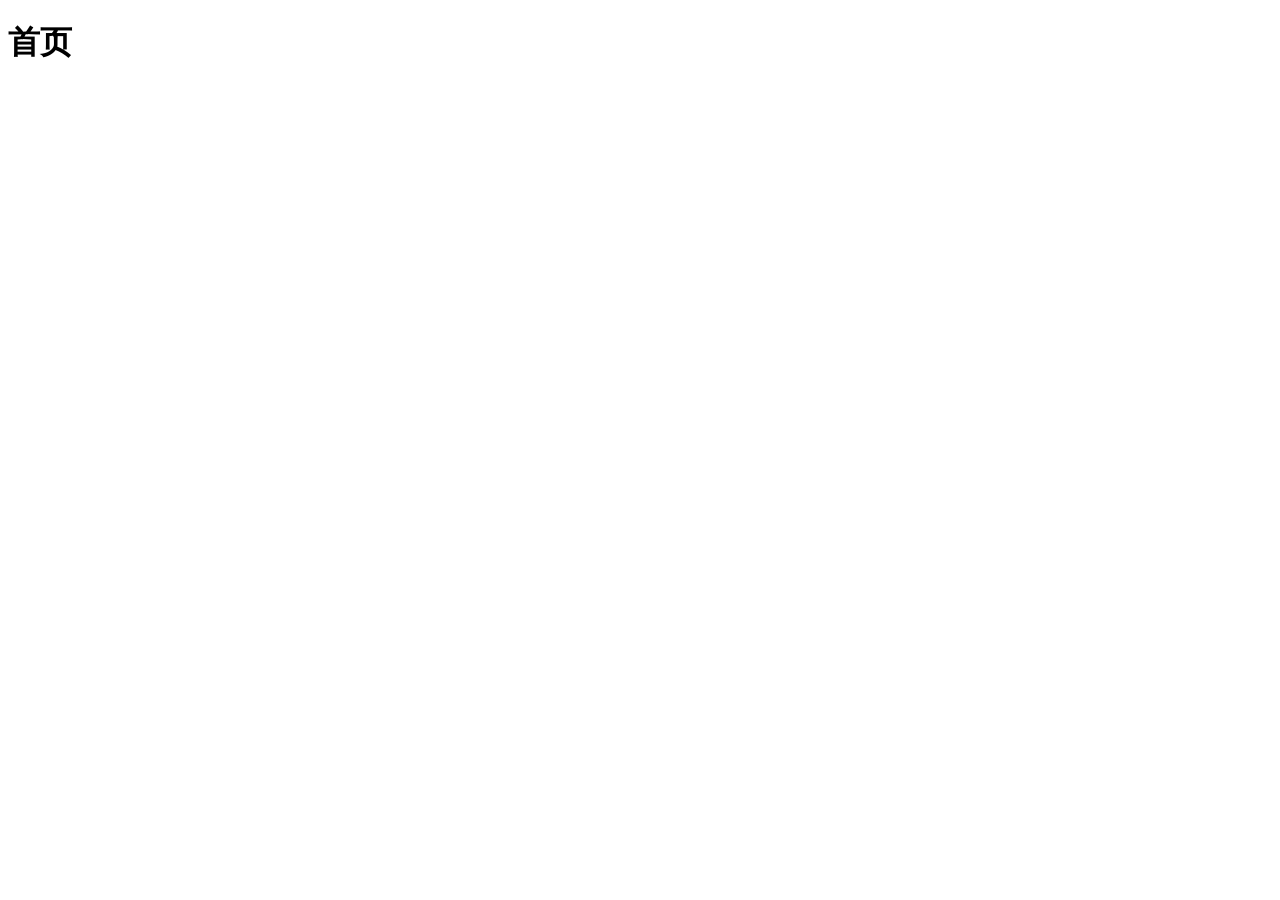
==== index.html @ b0ca9b84 "init project" ====
<!DOCTYPE html>
<html lang="en">
  <head>
    <meta charset="UTF-8" />
    <meta http-equiv="X-UA-Compatible" content="IE=edge" />
    <meta name="viewport" content="width=device-width, initial-scale=1.0" />
    <title>Document</title>
  </head>
  <body>
    <h1>首页</h1>
  </body>
</html>
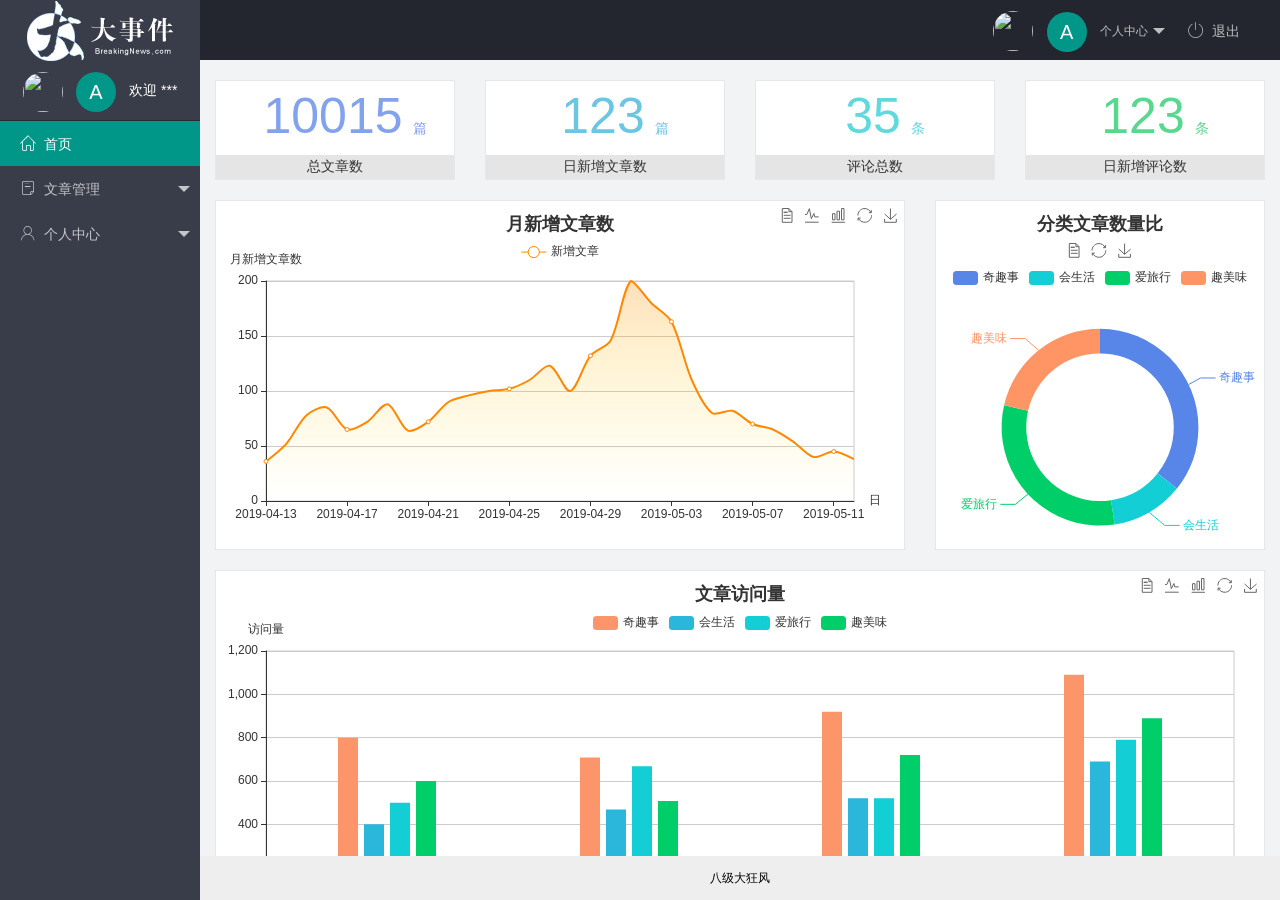
==== commit c3f3bfb2: "完成了index首页功能" ====
--- a/index.html
+++ b/index.html
@@ -5,8 +5,116 @@
     <meta http-equiv="X-UA-Compatible" content="IE=edge" />
     <meta name="viewport" content="width=device-width, initial-scale=1.0" />
     <title>Document</title>
+    <link rel="stylesheet" href="/assets/lib/layui/css/layui.css" />
+    <link rel="stylesheet" href="/assets/fonts/iconfont.css" />
+    <link rel="stylesheet" href="/assets/css/index.css" />
   </head>
+
   <body>
-    <h1>首页</h1>
+    <div class="layui-layout layui-layout-admin">
+      <div class="layui-header">
+        <div class="layui-logo layui-hide-xs layui-bg-black">
+          <img src="/assets/images/logo.png" alt="" />
+        </div>
+
+        <ul class="layui-nav layui-layout-right">
+          <li class="layui-nav-item layui-hide layui-show-md-inline-block">
+            <!-- 右侧导航栏上面头像 -->
+            <a href="javascript:;" class="userinfo">
+              <img src="http://t.cn/RCzsdCq" class="layui-nav-img" />
+              <span class="text-avatar">A</span>
+              个人中心
+            </a>
+            <dl class="layui-nav-child">
+              <dd><a href="">基本资料</a></dd>
+              <dd><a href="">更换头像</a></dd>
+              <dd><a href="">重置密码</a></dd>
+            </dl>
+          </li>
+          <li class="layui-nav-item" lay-header-event="menuRight" lay-unselect>
+            <a href="javascript:;"
+             id="btnlogout" ><span class="iconfont icon-tuichu"></span>退出</a
+            >
+          </li>
+        </ul>
+      </div>
+
+      <div class="layui-side layui-bg-black">
+        <div class="layui-side-scroll">
+          <!-- 左侧导航区域（可配合layui已有的垂直导航） -->
+          <ul class="layui-nav layui-nav-tree" lay-shrink="all">
+            <!-- 左侧侧边栏上面头像 -->
+            <div class="userinfo">
+              <img src="http://t.cn/RCzsdCq" class="layui-nav-img" />
+              <span class="text-avatar">A</span>
+              <span id="welcome">欢迎 ***</span>
+            </div>
+            <li class="layui-nav-item layui-this">
+              <a href="/home/dashboard.html" target="fm"
+                ><span class="iconfont icon-home"></span>首页</a
+              >
+            </li>
+            <li class="layui-nav-item">
+              <a class="" href="javascript:;"
+                ><span class="iconfont icon-16"></span>文章管理</a
+              >
+              <dl class="layui-nav-child">
+                <dd>
+                  <a href="javascript:;"
+                    ><i class="layui-icon layui-icon-app"></i>文章类别</a
+                  >
+                </dd>
+                <dd>
+                  <a href="javascript:;"
+                    ><i class="layui-icon layui-icon-app"></i>文章列表</a
+                  >
+                </dd>
+                <dd>
+                  <a href="javascript:;"
+                    ><i class="layui-icon layui-icon-app"></i>发布文章</a
+                  >
+                </dd>
+              </dl>
+            </li>
+            <li class="layui-nav-item">
+              <a href="javascript:;"
+                ><span class="iconfont icon-user"></span>个人中心</a
+              >
+              <dl class="layui-nav-child">
+                <dd>
+                  <a href="javascript:;"
+                    ><i class="layui-icon layui-icon-app"></i>基本资料</a
+                  >
+                </dd>
+                <dd>
+                  <a href="javascript:;"
+                    ><i class="layui-icon layui-icon-app"></i>更换头像</a
+                  >
+                </dd>
+                <dd>
+                  <a href="javascript:;"
+                    ><i class="layui-icon layui-icon-app"></i>重置密码</a
+                  >
+                </dd>
+              </dl>
+            </li>
+          </ul>
+        </div>
+      </div>
+
+      <div class="layui-body">
+        <!-- 内容主体区域 -->
+        <iframe name="fm" src="/home/dashboard.html" frameborder="0"></iframe>
+      </div>
+
+      <div class="layui-footer">
+        <!-- 底部固定区域 -->
+        八级大狂风
+      </div>
+    </div>
+    <script src="/assets/lib/layui/layui.all.js"></script>
+    <script src="./assets/lib/jquery.js"></script>
+    <script src="./assets/js/baseAPI.js"></script>
+    <script src="./assets/js/index.js"></script>
   </body>
 </html>
--- a/assets/lib/layui/css/layui.css
+++ b/assets/lib/layui/css/layui.css
@@ -0,0 +1,2 @@
+/** layui-v2.5.5 MIT License By https://www.layui.com */
+ .layui-inline,img{display:inline-block;vertical-align:middle}h1,h2,h3,h4,h5,h6{font-weight:400}.layui-edge,.layui-header,.layui-inline,.layui-main{position:relative}.layui-body,.layui-edge,.layui-elip{overflow:hidden}.layui-btn,.layui-edge,.layui-inline,img{vertical-align:middle}.layui-btn,.layui-disabled,.layui-icon,.layui-unselect{-moz-user-select:none;-webkit-user-select:none;-ms-user-select:none}.layui-elip,.layui-form-checkbox span,.layui-form-pane .layui-form-label{text-overflow:ellipsis;white-space:nowrap}.layui-breadcrumb,.layui-tree-btnGroup{visibility:hidden}blockquote,body,button,dd,div,dl,dt,form,h1,h2,h3,h4,h5,h6,input,li,ol,p,pre,td,textarea,th,ul{margin:0;padding:0;-webkit-tap-highlight-color:rgba(0,0,0,0)}a:active,a:hover{outline:0}img{border:none}li{list-style:none}table{border-collapse:collapse;border-spacing:0}h4,h5,h6{font-size:100%}button,input,optgroup,option,select,textarea{font-family:inherit;font-size:inherit;font-style:inherit;font-weight:inherit;outline:0}pre{white-space:pre-wrap;white-space:-moz-pre-wrap;white-space:-pre-wrap;white-space:-o-pre-wrap;word-wrap:break-word}body{line-height:24px;font:14px Helvetica Neue,Helvetica,PingFang SC,Tahoma,Arial,sans-serif}hr{height:1px;margin:10px 0;border:0;clear:both}a{color:#333;text-decoration:none}a:hover{color:#777}a cite{font-style:normal;*cursor:pointer}.layui-border-box,.layui-border-box *{box-sizing:border-box}.layui-box,.layui-box *{box-sizing:content-box}.layui-clear{clear:both;*zoom:1}.layui-clear:after{content:'\20';clear:both;*zoom:1;display:block;height:0}.layui-inline{*display:inline;*zoom:1}.layui-edge{display:inline-block;width:0;height:0;border-width:6px;border-style:dashed;border-color:transparent}.layui-edge-top{top:-4px;border-bottom-color:#999;border-bottom-style:solid}.layui-edge-right{border-left-color:#999;border-left-style:solid}.layui-edge-bottom{top:2px;border-top-color:#999;border-top-style:solid}.layui-edge-left{border-right-color:#999;border-right-style:solid}.layui-disabled,.layui-disabled:hover{color:#d2d2d2!important;cursor:not-allowed!important}.layui-circle{border-radius:100%}.layui-show{display:block!important}.layui-hide{display:none!important}@font-face{font-family:layui-icon;src:url(../font/iconfont.eot?v=250);src:url(../font/iconfont.eot?v=250#iefix) format('embedded-opentype'),url(../font/iconfont.woff2?v=250) format('woff2'),url(../font/iconfont.woff?v=250) format('woff'),url(../font/iconfont.ttf?v=250) format('truetype'),url(../font/iconfont.svg?v=250#layui-icon) format('svg')}.layui-icon{font-family:layui-icon!important;font-size:16px;font-style:normal;-webkit-font-smoothing:antialiased;-moz-osx-font-smoothing:grayscale}.layui-icon-reply-fill:before{content:"\e611"}.layui-icon-set-fill:before{content:"\e614"}.layui-icon-menu-fill:before{content:"\e60f"}.layui-icon-search:before{content:"\e615"}.layui-icon-share:before{content:"\e641"}.layui-icon-set-sm:before{content:"\e620"}.layui-icon-engine:before{content:"\e628"}.layui-icon-close:before{content:"\1006"}.layui-icon-close-fill:before{content:"\1007"}.layui-icon-chart-screen:before{content:"\e629"}.layui-icon-star:before{content:"\e600"}.layui-icon-circle-dot:before{content:"\e617"}.layui-icon-chat:before{content:"\e606"}.layui-icon-release:before{content:"\e609"}.layui-icon-list:before{content:"\e60a"}.layui-icon-chart:before{content:"\e62c"}.layui-icon-ok-circle:before{content:"\1005"}.layui-icon-layim-theme:before{content:"\e61b"}.layui-icon-table:before{content:"\e62d"}.layui-icon-right:before{content:"\e602"}.layui-icon-left:before{content:"\e603"}.layui-icon-cart-simple:before{content:"\e698"}.layui-icon-face-cry:before{content:"\e69c"}.layui-icon-face-smile:before{content:"\e6af"}.layui-icon-survey:before{content:"\e6b2"}.layui-icon-tree:before{content:"\e62e"}.layui-icon-upload-circle:before{content:"\e62f"}.layui-icon-add-circle:before{content:"\e61f"}.layui-icon-download-circle:before{content:"\e601"}.layui-icon-templeate-1:before{content:"\e630"}.layui-icon-util:before{content:"\e631"}.layui-icon-face-surprised:before{content:"\e664"}.layui-icon-edit:before{content:"\e642"}.layui-icon-speaker:before{content:"\e645"}.layui-icon-down:before{content:"\e61a"}.layui-icon-file:before{content:"\e621"}.layui-icon-layouts:before{content:"\e632"}.layui-icon-rate-half:before{content:"\e6c9"}.layui-icon-add-circle-fine:before{content:"\e608"}.layui-icon-prev-circle:before{content:"\e633"}.layui-icon-read:before{content:"\e705"}.layui-icon-404:before{content:"\e61c"}.layui-icon-carousel:before{content:"\e634"}.layui-icon-help:before{content:"\e607"}.layui-icon-code-circle:before{content:"\e635"}.layui-icon-water:before{content:"\e636"}.layui-icon-username:before{content:"\e66f"}.layui-icon-find-fill:before{content:"\e670"}.layui-icon-about:before{content:"\e60b"}.layui-icon-location:before{content:"\e715"}.layui-icon-up:before{content:"\e619"}.layui-icon-pause:before{content:"\e651"}.layui-icon-date:before{content:"\e637"}.layui-icon-layim-uploadfile:before{content:"\e61d"}.layui-icon-delete:before{content:"\e640"}.layui-icon-play:before{content:"\e652"}.layui-icon-top:before{content:"\e604"}.layui-icon-friends:before{content:"\e612"}.layui-icon-refresh-3:before{content:"\e9aa"}.layui-icon-ok:before{content:"\e605"}.layui-icon-layer:before{content:"\e638"}.layui-icon-face-smile-fine:before{content:"\e60c"}.layui-icon-dollar:before{content:"\e659"}.layui-icon-group:before{content:"\e613"}.layui-icon-layim-download:before{content:"\e61e"}.layui-icon-picture-fine:before{content:"\e60d"}.layui-icon-link:before{content:"\e64c"}.layui-icon-diamond:before{content:"\e735"}.layui-icon-log:before{content:"\e60e"}.layui-icon-rate-solid:before{content:"\e67a"}.layui-icon-fonts-del:before{content:"\e64f"}.layui-icon-unlink:before{content:"\e64d"}.layui-icon-fonts-clear:before{content:"\e639"}.layui-icon-triangle-r:before{content:"\e623"}.layui-icon-circle:before{content:"\e63f"}.layui-icon-radio:before{content:"\e643"}.layui-icon-align-center:before{content:"\e647"}.layui-icon-align-right:before{content:"\e648"}.layui-icon-align-left:before{content:"\e649"}.layui-icon-loading-1:before{content:"\e63e"}.layui-icon-return:before{content:"\e65c"}.layui-icon-fonts-strong:before{content:"\e62b"}.layui-icon-upload:before{content:"\e67c"}.layui-icon-dialogue:before{content:"\e63a"}.layui-icon-video:before{content:"\e6ed"}.layui-icon-headset:before{content:"\e6fc"}.layui-icon-cellphone-fine:before{content:"\e63b"}.layui-icon-add-1:before{content:"\e654"}.layui-icon-face-smile-b:before{content:"\e650"}.layui-icon-fonts-html:before{content:"\e64b"}.layui-icon-form:before{content:"\e63c"}.layui-icon-cart:before{content:"\e657"}.layui-icon-camera-fill:before{content:"\e65d"}.layui-icon-tabs:before{content:"\e62a"}.layui-icon-fonts-code:before{content:"\e64e"}.layui-icon-fire:before{content:"\e756"}.layui-icon-set:before{content:"\e716"}.layui-icon-fonts-u:before{content:"\e646"}.layui-icon-triangle-d:before{content:"\e625"}.layui-icon-tips:before{content:"\e702"}.layui-icon-picture:before{content:"\e64a"}.layui-icon-more-vertical:before{content:"\e671"}.layui-icon-flag:before{content:"\e66c"}.layui-icon-loading:before{content:"\e63d"}.layui-icon-fonts-i:before{content:"\e644"}.layui-icon-refresh-1:before{content:"\e666"}.layui-icon-rmb:before{content:"\e65e"}.layui-icon-home:before{content:"\e68e"}.layui-icon-user:before{content:"\e770"}.layui-icon-notice:before{content:"\e667"}.layui-icon-login-weibo:before{content:"\e675"}.layui-icon-voice:before{content:"\e688"}.layui-icon-upload-drag:before{content:"\e681"}.layui-icon-login-qq:before{content:"\e676"}.layui-icon-snowflake:before{content:"\e6b1"}.layui-icon-file-b:before{content:"\e655"}.layui-icon-template:before{content:"\e663"}.layui-icon-auz:before{content:"\e672"}.layui-icon-console:before{content:"\e665"}.layui-icon-app:before{content:"\e653"}.layui-icon-prev:before{content:"\e65a"}.layui-icon-website:before{content:"\e7ae"}.layui-icon-next:before{content:"\e65b"}.layui-icon-component:before{content:"\e857"}.layui-icon-more:before{content:"\e65f"}.layui-icon-login-wechat:before{content:"\e677"}.layui-icon-shrink-right:before{content:"\e668"}.layui-icon-spread-left:before{content:"\e66b"}.layui-icon-camera:before{content:"\e660"}.layui-icon-note:before{content:"\e66e"}.layui-icon-refresh:before{content:"\e669"}.layui-icon-female:before{content:"\e661"}.layui-icon-male:before{content:"\e662"}.layui-icon-password:before{content:"\e673"}.layui-icon-senior:before{content:"\e674"}.layui-icon-theme:before{content:"\e66a"}.layui-icon-tread:before{content:"\e6c5"}.layui-icon-praise:before{content:"\e6c6"}.layui-icon-star-fill:before{content:"\e658"}.layui-icon-rate:before{content:"\e67b"}.layui-icon-template-1:before{content:"\e656"}.layui-icon-vercode:before{content:"\e679"}.layui-icon-cellphone:before{content:"\e678"}.layui-icon-screen-full:before{content:"\e622"}.layui-icon-screen-restore:before{content:"\e758"}.layui-icon-cols:before{content:"\e610"}.layui-icon-export:before{content:"\e67d"}.layui-icon-print:before{content:"\e66d"}.layui-icon-slider:before{content:"\e714"}.layui-icon-addition:before{content:"\e624"}.layui-icon-subtraction:before{content:"\e67e"}.layui-icon-service:before{content:"\e626"}.layui-icon-transfer:before{content:"\e691"}.layui-main{width:1140px;margin:0 auto}.layui-header{z-index:1000;height:60px}.layui-header a:hover{transition:all .5s;-webkit-transition:all .5s}.layui-side{position:fixed;left:0;top:0;bottom:0;z-index:999;width:200px;overflow-x:hidden}.layui-side-scroll{position:relative;width:220px;height:100%;overflow-x:hidden}.layui-body{position:absolute;left:200px;right:0;top:0;bottom:0;z-index:998;width:auto;overflow-y:auto;box-sizing:border-box}.layui-layout-body{overflow:hidden}.layui-layout-admin .layui-header{background-color:#23262E}.layui-layout-admin .layui-side{top:60px;width:200px;overflow-x:hidden}.layui-layout-admin .layui-body{position:fixed;top:60px;bottom:44px}.layui-layout-admin .layui-main{width:auto;margin:0 15px}.layui-layout-admin .layui-footer{position:fixed;left:200px;right:0;bottom:0;height:44px;line-height:44px;padding:0 15px;background-color:#eee}.layui-layout-admin .layui-logo{position:absolute;left:0;top:0;width:200px;height:100%;line-height:60px;text-align:center;color:#009688;font-size:16px}.layui-layout-admin .layui-header .layui-nav{background:0 0}.layui-layout-left{position:absolute!important;left:200px;top:0}.layui-layout-right{position:absolute!important;right:0;top:0}.layui-container{position:relative;margin:0 auto;padding:0 15px;box-sizing:border-box}.layui-fluid{position:relative;margin:0 auto;padding:0 15px}.layui-row:after,.layui-row:before{content:'';display:block;clear:both}.layui-col-lg1,.layui-col-lg10,.layui-col-lg11,.layui-col-lg12,.layui-col-lg2,.layui-col-lg3,.layui-col-lg4,.layui-col-lg5,.layui-col-lg6,.layui-col-lg7,.layui-col-lg8,.layui-col-lg9,.layui-col-md1,.layui-col-md10,.layui-col-md11,.layui-col-md12,.layui-col-md2,.layui-col-md3,.layui-col-md4,.layui-col-md5,.layui-col-md6,.layui-col-md7,.layui-col-md8,.layui-col-md9,.layui-col-sm1,.layui-col-sm10,.layui-col-sm11,.layui-col-sm12,.layui-col-sm2,.layui-col-sm3,.layui-col-sm4,.layui-col-sm5,.layui-col-sm6,.layui-col-sm7,.layui-col-sm8,.layui-col-sm9,.layui-col-xs1,.layui-col-xs10,.layui-col-xs11,.layui-col-xs12,.layui-col-xs2,.layui-col-xs3,.layui-col-xs4,.layui-col-xs5,.layui-col-xs6,.layui-col-xs7,.layui-col-xs8,.layui-col-xs9{position:relative;display:block;box-sizing:border-box}.layui-col-xs1,.layui-col-xs10,.layui-col-xs11,.layui-col-xs12,.layui-col-xs2,.layui-col-xs3,.layui-col-xs4,.layui-col-xs5,.layui-col-xs6,.layui-col-xs7,.layui-col-xs8,.layui-col-xs9{float:left}.layui-col-xs1{width:8.33333333%}.layui-col-xs2{width:16.66666667%}.layui-col-xs3{width:25%}.layui-col-xs4{width:33.33333333%}.layui-col-xs5{width:41.66666667%}.layui-col-xs6{width:50%}.layui-col-xs7{width:58.33333333%}.layui-col-xs8{width:66.66666667%}.layui-col-xs9{width:75%}.layui-col-xs10{width:83.33333333%}.layui-col-xs11{width:91.66666667%}.layui-col-xs12{width:100%}.layui-col-xs-offset1{margin-left:8.33333333%}.layui-col-xs-offset2{margin-left:16.66666667%}.layui-col-xs-offset3{margin-left:25%}.layui-col-xs-offset4{margin-left:33.33333333%}.layui-col-xs-offset5{margin-left:41.66666667%}.layui-col-xs-offset6{margin-left:50%}.layui-col-xs-offset7{margin-left:58.33333333%}.layui-col-xs-offset8{margin-left:66.66666667%}.layui-col-xs-offset9{margin-left:75%}.layui-col-xs-offset10{margin-left:83.33333333%}.layui-col-xs-offset11{margin-left:91.66666667%}.layui-col-xs-offset12{margin-left:100%}@media screen and (max-width:768px){.layui-hide-xs{display:none!important}.layui-show-xs-block{display:block!important}.layui-show-xs-inline{display:inline!important}.layui-show-xs-inline-block{display:inline-block!important}}@media screen and (min-width:768px){.layui-container{width:750px}.layui-hide-sm{display:none!important}.layui-show-sm-block{display:block!important}.layui-show-sm-inline{display:inline!important}.layui-show-sm-inline-block{display:inline-block!important}.layui-col-sm1,.layui-col-sm10,.layui-col-sm11,.layui-col-sm12,.layui-col-sm2,.layui-col-sm3,.layui-col-sm4,.layui-col-sm5,.layui-col-sm6,.layui-col-sm7,.layui-col-sm8,.layui-col-sm9{float:left}.layui-col-sm1{width:8.33333333%}.layui-col-sm2{width:16.66666667%}.layui-col-sm3{width:25%}.layui-col-sm4{width:33.33333333%}.layui-col-sm5{width:41.66666667%}.layui-col-sm6{width:50%}.layui-col-sm7{width:58.33333333%}.layui-col-sm8{width:66.66666667%}.layui-col-sm9{width:75%}.layui-col-sm10{width:83.33333333%}.layui-col-sm11{width:91.66666667%}.layui-col-sm12{width:100%}.layui-col-sm-offset1{margin-left:8.33333333%}.layui-col-sm-offset2{margin-left:16.66666667%}.layui-col-sm-offset3{margin-left:25%}.layui-col-sm-offset4{margin-left:33.33333333%}.layui-col-sm-offset5{margin-left:41.66666667%}.layui-col-sm-offset6{margin-left:50%}.layui-col-sm-offset7{margin-left:58.33333333%}.layui-col-sm-offset8{margin-left:66.66666667%}.layui-col-sm-offset9{margin-left:75%}.layui-col-sm-offset10{margin-left:83.33333333%}.layui-col-sm-offset11{margin-left:91.66666667%}.layui-col-sm-offset12{margin-left:100%}}@media screen and (min-width:992px){.layui-container{width:970px}.layui-hide-md{display:none!important}.layui-show-md-block{display:block!important}.layui-show-md-inline{display:inline!important}.layui-show-md-inline-block{display:inline-block!important}.layui-col-md1,.layui-col-md10,.layui-col-md11,.layui-col-md12,.layui-col-md2,.layui-col-md3,.layui-col-md4,.layui-col-md5,.layui-col-md6,.layui-col-md7,.layui-col-md8,.layui-col-md9{float:left}.layui-col-md1{width:8.33333333%}.layui-col-md2{width:16.66666667%}.layui-col-md3{width:25%}.layui-col-md4{width:33.33333333%}.layui-col-md5{width:41.66666667%}.layui-col-md6{width:50%}.layui-col-md7{width:58.33333333%}.layui-col-md8{width:66.66666667%}.layui-col-md9{width:75%}.layui-col-md10{width:83.33333333%}.layui-col-md11{width:91.66666667%}.layui-col-md12{width:100%}.layui-col-md-offset1{margin-left:8.33333333%}.layui-col-md-offset2{margin-left:16.66666667%}.layui-col-md-offset3{margin-left:25%}.layui-col-md-offset4{margin-left:33.33333333%}.layui-col-md-offset5{margin-left:41.66666667%}.layui-col-md-offset6{margin-left:50%}.layui-col-md-offset7{margin-left:58.33333333%}.layui-col-md-offset8{margin-left:66.66666667%}.layui-col-md-offset9{margin-left:75%}.layui-col-md-offset10{margin-left:83.33333333%}.layui-col-md-offset11{margin-left:91.66666667%}.layui-col-md-offset12{margin-left:100%}}@media screen and (min-width:1200px){.layui-container{width:1170px}.layui-hide-lg{display:none!important}.layui-show-lg-block{display:block!important}.layui-show-lg-inline{display:inline!important}.layui-show-lg-inline-block{display:inline-block!important}.layui-col-lg1,.layui-col-lg10,.layui-col-lg11,.layui-col-lg12,.layui-col-lg2,.layui-col-lg3,.layui-col-lg4,.layui-col-lg5,.layui-col-lg6,.layui-col-lg7,.layui-col-lg8,.layui-col-lg9{float:left}.layui-col-lg1{width:8.33333333%}.layui-col-lg2{width:16.66666667%}.layui-col-lg3{width:25%}.layui-col-lg4{width:33.33333333%}.layui-col-lg5{width:41.66666667%}.layui-col-lg6{width:50%}.layui-col-lg7{width:58.33333333%}.layui-col-lg8{width:66.66666667%}.layui-col-lg9{width:75%}.layui-col-lg10{width:83.33333333%}.layui-col-lg11{width:91.66666667%}.layui-col-lg12{width:100%}.layui-col-lg-offset1{margin-left:8.33333333%}.layui-col-lg-offset2{margin-left:16.66666667%}.layui-col-lg-offset3{margin-left:25%}.layui-col-lg-offset4{margin-left:33.33333333%}.layui-col-lg-offset5{margin-left:41.66666667%}.layui-col-lg-offset6{margin-left:50%}.layui-col-lg-offset7{margin-left:58.33333333%}.layui-col-lg-offset8{margin-left:66.66666667%}.layui-col-lg-offset9{margin-left:75%}.layui-col-lg-offset10{margin-left:83.33333333%}.layui-col-lg-offset11{margin-left:91.66666667%}.layui-col-lg-offset12{margin-left:100%}}.layui-col-space1{margin:-.5px}.layui-col-space1>*{padding:.5px}.layui-col-space3{margin:-1.5px}.layui-col-space3>*{padding:1.5px}.layui-col-space5{margin:-2.5px}.layui-col-space5>*{padding:2.5px}.layui-col-space8{margin:-3.5px}.layui-col-space8>*{padding:3.5px}.layui-col-space10{margin:-5px}.layui-col-space10>*{padding:5px}.layui-col-space12{margin:-6px}.layui-col-space12>*{padding:6px}.layui-col-space15{margin:-7.5px}.layui-col-space15>*{padding:7.5px}.layui-col-space18{margin:-9px}.layui-col-space18>*{padding:9px}.layui-col-space20{margin:-10px}.layui-col-space20>*{padding:10px}.layui-col-space22{margin:-11px}.layui-col-space22>*{padding:11px}.layui-col-space25{margin:-12.5px}.layui-col-space25>*{padding:12.5px}.layui-col-space30{margin:-15px}.layui-col-space30>*{padding:15px}.layui-btn,.layui-input,.layui-select,.layui-textarea,.layui-upload-button{outline:0;-webkit-appearance:none;transition:all .3s;-webkit-transition:all .3s;box-sizing:border-box}.layui-elem-quote{margin-bottom:10px;padding:15px;line-height:22px;border-left:5px solid #009688;border-radius:0 2px 2px 0;background-color:#f2f2f2}.layui-quote-nm{border-style:solid;border-width:1px 1px 1px 5px;background:0 0}.layui-elem-field{margin-bottom:10px;padding:0;border-width:1px;border-style:solid}.layui-elem-field legend{margin-left:20px;padding:0 10px;font-size:20px;font-weight:300}.layui-field-title{margin:10px 0 20px;border-width:1px 0 0}.layui-field-box{padding:10px 15px}.layui-field-title .layui-field-box{padding:10px 0}.layui-progress{position:relative;height:6px;border-radius:20px;background-color:#e2e2e2}.layui-progress-bar{position:absolute;left:0;top:0;width:0;max-width:100%;height:6px;border-radius:20px;text-align:right;background-color:#5FB878;transition:all .3s;-webkit-transition:all .3s}.layui-progress-big,.layui-progress-big .layui-progress-bar{height:18px;line-height:18px}.layui-progress-text{position:relative;top:-20px;line-height:18px;font-size:12px;color:#666}.layui-progress-big .layui-progress-text{position:static;padding:0 10px;color:#fff}.layui-collapse{border-width:1px;border-style:solid;border-radius:2px}.layui-colla-content,.layui-colla-item{border-top-width:1px;border-top-style:solid}.layui-colla-item:first-child{border-top:none}.layui-colla-title{position:relative;height:42px;line-height:42px;padding:0 15px 0 35px;color:#333;background-color:#f2f2f2;cursor:pointer;font-size:14px;overflow:hidden}.layui-colla-content{display:none;padding:10px 15px;line-height:22px;color:#666}.layui-colla-icon{position:absolute;left:15px;top:0;font-size:14px}.layui-card{margin-bottom:15px;border-radius:2px;background-color:#fff;box-shadow:0 1px 2px 0 rgba(0,0,0,.05)}.layui-card:last-child{margin-bottom:0}.layui-card-header{position:relative;height:42px;line-height:42px;padding:0 15px;border-bottom:1px solid #f6f6f6;color:#333;border-radius:2px 2px 0 0;font-size:14px}.layui-bg-black,.layui-bg-blue,.layui-bg-cyan,.layui-bg-green,.layui-bg-orange,.layui-bg-red{color:#fff!important}.layui-card-body{position:relative;padding:10px 15px;line-height:24px}.layui-card-body[pad15]{padding:15px}.layui-card-body[pad20]{padding:20px}.layui-card-body .layui-table{margin:5px 0}.layui-card .layui-tab{margin:0}.layui-panel-window{position:relative;padding:15px;border-radius:0;border-top:5px solid #E6E6E6;background-color:#fff}.layui-auxiliar-moving{position:fixed;left:0;right:0;top:0;bottom:0;width:100%;height:100%;background:0 0;z-index:9999999999}.layui-form-label,.layui-form-mid,.layui-form-select,.layui-input-block,.layui-input-inline,.layui-textarea{position:relative}.layui-bg-red{background-color:#FF5722!important}.layui-bg-orange{background-color:#FFB800!important}.layui-bg-green{background-color:#009688!important}.layui-bg-cyan{background-color:#2F4056!important}.layui-bg-blue{background-color:#1E9FFF!important}.layui-bg-black{background-color:#393D49!important}.layui-bg-gray{background-color:#eee!important;color:#666!important}.layui-badge-rim,.layui-colla-content,.layui-colla-item,.layui-collapse,.layui-elem-field,.layui-form-pane .layui-form-item[pane],.layui-form-pane .layui-form-label,.layui-input,.layui-layedit,.layui-layedit-tool,.layui-quote-nm,.layui-select,.layui-tab-bar,.layui-tab-card,.layui-tab-title,.layui-tab-title .layui-this:after,.layui-textarea{border-color:#e6e6e6}.layui-timeline-item:before,hr{background-color:#e6e6e6}.layui-text{line-height:22px;font-size:14px;color:#666}.layui-text h1,.layui-text h2,.layui-text h3{font-weight:500;color:#333}.layui-text h1{font-size:30px}.layui-text h2{font-size:24px}.layui-text h3{font-size:18px}.layui-text a:not(.layui-btn){color:#01AAED}.layui-text a:not(.layui-btn):hover{text-decoration:underline}.layui-text ul{padding:5px 0 5px 15px}.layui-text ul li{margin-top:5px;list-style-type:disc}.layui-text em,.layui-word-aux{color:#999!important;padding:0 5px!important}.layui-btn{display:inline-block;height:38px;line-height:38px;padding:0 18px;background-color:#009688;color:#fff;white-space:nowrap;text-align:center;font-size:14px;border:none;border-radius:2px;cursor:pointer}.layui-btn:hover{opacity:.8;filter:alpha(opacity=80);color:#fff}.layui-btn:active{opacity:1;filter:alpha(opacity=100)}.layui-btn+.layui-btn{margin-left:10px}.layui-btn-container{font-size:0}.layui-btn-container .layui-btn{margin-right:10px;margin-bottom:10px}.layui-btn-container .layui-btn+.layui-btn{margin-left:0}.layui-table .layui-btn-container .layui-btn{margin-bottom:9px}.layui-btn-radius{border-radius:100px}.layui-btn .layui-icon{margin-right:3px;font-size:18px;vertical-align:bottom;vertical-align:middle\9}.layui-btn-primary{border:1px solid #C9C9C9;background-color:#fff;color:#555}.layui-btn-primary:hover{border-color:#009688;color:#333}.layui-btn-normal{background-color:#1E9FFF}.layui-btn-warm{background-color:#FFB800}.layui-btn-danger{background-color:#FF5722}.layui-btn-checked{background-color:#5FB878}.layui-btn-disabled,.layui-btn-disabled:active,.layui-btn-disabled:hover{border:1px solid #e6e6e6;background-color:#FBFBFB;color:#C9C9C9;cursor:not-allowed;opacity:1}.layui-btn-lg{height:44px;line-height:44px;padding:0 25px;font-size:16px}.layui-btn-sm{height:30px;line-height:30px;padding:0 10px;font-size:12px}.layui-btn-sm i{font-size:16px!important}.layui-btn-xs{height:22px;line-height:22px;padding:0 5px;font-size:12px}.layui-btn-xs i{font-size:14px!important}.layui-btn-group{display:inline-block;vertical-align:middle;font-size:0}.layui-btn-group .layui-btn{margin-left:0!important;margin-right:0!important;border-left:1px solid rgba(255,255,255,.5);border-radius:0}.layui-btn-group .layui-btn-primary{border-left:none}.layui-btn-group .layui-btn-primary:hover{border-color:#C9C9C9;color:#009688}.layui-btn-group .layui-btn:first-child{border-left:none;border-radius:2px 0 0 2px}.layui-btn-group .layui-btn-primary:first-child{border-left:1px solid #c9c9c9}.layui-btn-group .layui-btn:last-child{border-radius:0 2px 2px 0}.layui-btn-group .layui-btn+.layui-btn{margin-left:0}.layui-btn-group+.layui-btn-group{margin-left:10px}.layui-btn-fluid{width:100%}.layui-input,.layui-select,.layui-textarea{height:38px;line-height:1.3;line-height:38px\9;border-width:1px;border-style:solid;background-color:#fff;border-radius:2px}.layui-input::-webkit-input-placeholder,.layui-select::-webkit-input-placeholder,.layui-textarea::-webkit-input-placeholder{line-height:1.3}.layui-input,.layui-textarea{display:block;width:100%;padding-left:10px}.layui-input:hover,.layui-textarea:hover{border-color:#D2D2D2!important}.layui-input:focus,.layui-textarea:focus{border-color:#C9C9C9!important}.layui-textarea{min-height:100px;height:auto;line-height:20px;padding:6px 10px;resize:vertical}.layui-select{padding:0 10px}.layui-form input[type=checkbox],.layui-form input[type=radio],.layui-form select{display:none}.layui-form [lay-ignore]{display:initial}.layui-form-item{margin-bottom:15px;clear:both;*zoom:1}.layui-form-item:after{content:'\20';clear:both;*zoom:1;display:block;height:0}.layui-form-label{float:left;display:block;padding:9px 15px;width:80px;font-weight:400;line-height:20px;text-align:right}.layui-form-label-col{display:block;float:none;padding:9px 0;line-height:20px;text-align:left}.layui-form-item .layui-inline{margin-bottom:5px;margin-right:10px}.layui-input-block{margin-left:110px;min-height:36px}.layui-input-inline{display:inline-block;vertical-align:middle}.layui-form-item .layui-input-inline{float:left;width:190px;margin-right:10px}.layui-form-text .layui-input-inline{width:auto}.layui-form-mid{float:left;display:block;padding:9px 0!important;line-height:20px;margin-right:10px}.layui-form-danger+.layui-form-select .layui-input,.layui-form-danger:focus{border-color:#FF5722!important}.layui-form-select .layui-input{padding-right:30px;cursor:pointer}.layui-form-select .layui-edge{position:absolute;right:10px;top:50%;margin-top:-3px;cursor:pointer;border-width:6px;border-top-color:#c2c2c2;border-top-style:solid;transition:all .3s;-webkit-transition:all .3s}.layui-form-select dl{display:none;position:absolute;left:0;top:42px;padding:5px 0;z-index:899;min-width:100%;border:1px solid #d2d2d2;max-height:300px;overflow-y:auto;background-color:#fff;border-radius:2px;box-shadow:0 2px 4px rgba(0,0,0,.12);box-sizing:border-box}.layui-form-select dl dd,.layui-form-select dl dt{padding:0 10px;line-height:36px;white-space:nowrap;overflow:hidden;text-overflow:ellipsis}.layui-form-select dl dt{font-size:12px;color:#999}.layui-form-select dl dd{cursor:pointer}.layui-form-select dl dd:hover{background-color:#f2f2f2;-webkit-transition:.5s all;transition:.5s all}.layui-form-select .layui-select-group dd{padding-left:20px}.layui-form-select dl dd.layui-select-tips{padding-left:10px!important;color:#999}.layui-form-select dl dd.layui-this{background-color:#5FB878;color:#fff}.layui-form-checkbox,.layui-form-select dl dd.layui-disabled{background-color:#fff}.layui-form-selected dl{display:block}.layui-form-checkbox,.layui-form-checkbox *,.layui-form-switch{display:inline-block;vertical-align:middle}.layui-form-selected .layui-edge{margin-top:-9px;-webkit-transform:rotate(180deg);transform:rotate(180deg);margin-top:-3px\9}:root .layui-form-selected .layui-edge{margin-top:-9px\0/IE9}.layui-form-selectup dl{top:auto;bottom:42px}.layui-select-none{margin:5px 0;text-align:center;color:#999}.layui-select-disabled .layui-disabled{border-color:#eee!important}.layui-select-disabled .layui-edge{border-top-color:#d2d2d2}.layui-form-checkbox{position:relative;height:30px;line-height:30px;margin-right:10px;padding-right:30px;cursor:pointer;font-size:0;-webkit-transition:.1s linear;transition:.1s linear;box-sizing:border-box}.layui-form-checkbox span{padding:0 10px;height:100%;font-size:14px;border-radius:2px 0 0 2px;background-color:#d2d2d2;color:#fff;overflow:hidden}.layui-form-checkbox:hover span{background-color:#c2c2c2}.layui-form-checkbox i{position:absolute;right:0;top:0;width:30px;height:28px;border:1px solid #d2d2d2;border-left:none;border-radius:0 2px 2px 0;color:#fff;font-size:20px;text-align:center}.layui-form-checkbox:hover i{border-color:#c2c2c2;color:#c2c2c2}.layui-form-checked,.layui-form-checked:hover{border-color:#5FB878}.layui-form-checked span,.layui-form-checked:hover span{background-color:#5FB878}.layui-form-checked i,.layui-form-checked:hover i{color:#5FB878}.layui-form-item .layui-form-checkbox{margin-top:4px}.layui-form-checkbox[lay-skin=primary]{height:auto!important;line-height:normal!important;min-width:18px;min-height:18px;border:none!important;margin-right:0;padding-left:28px;padding-right:0;background:0 0}.layui-form-checkbox[lay-skin=primary] span{padding-left:0;padding-right:15px;line-height:18px;background:0 0;color:#666}.layui-form-checkbox[lay-skin=primary] i{right:auto;left:0;width:16px;height:16px;line-height:16px;border:1px solid #d2d2d2;font-size:12px;border-radius:2px;background-color:#fff;-webkit-transition:.1s linear;transition:.1s linear}.layui-form-checkbox[lay-skin=primary]:hover i{border-color:#5FB878;color:#fff}.layui-form-checked[lay-skin=primary] i{border-color:#5FB878!important;background-color:#5FB878;color:#fff}.layui-checkbox-disbaled[lay-skin=primary] span{background:0 0!important;color:#c2c2c2}.layui-checkbox-disbaled[lay-skin=primary]:hover i{border-color:#d2d2d2}.layui-form-item .layui-form-checkbox[lay-skin=primary]{margin-top:10px}.layui-form-switch{position:relative;height:22px;line-height:22px;min-width:35px;padding:0 5px;margin-top:8px;border:1px solid #d2d2d2;border-radius:20px;cursor:pointer;background-color:#fff;-webkit-transition:.1s linear;transition:.1s linear}.layui-form-switch i{position:absolute;left:5px;top:3px;width:16px;height:16px;border-radius:20px;background-color:#d2d2d2;-webkit-transition:.1s linear;transition:.1s linear}.layui-form-switch em{position:relative;top:0;width:25px;margin-left:21px;padding:0!important;text-align:center!important;color:#999!important;font-style:normal!important;font-size:12px}.layui-form-onswitch{border-color:#5FB878;background-color:#5FB878}.layui-checkbox-disbaled,.layui-checkbox-disbaled i{border-color:#e2e2e2!important}.layui-form-onswitch i{left:100%;margin-left:-21px;background-color:#fff}.layui-form-onswitch em{margin-left:5px;margin-right:21px;color:#fff!important}.layui-checkbox-disbaled span{background-color:#e2e2e2!important}.layui-checkbox-disbaled:hover i{color:#fff!important}[lay-radio]{display:none}.layui-form-radio,.layui-form-radio *{display:inline-block;vertical-align:middle}.layui-form-radio{line-height:28px;margin:6px 10px 0 0;padding-right:10px;cursor:pointer;font-size:0}.layui-form-radio *{font-size:14px}.layui-form-radio>i{margin-right:8px;font-size:22px;color:#c2c2c2}.layui-form-radio>i:hover,.layui-form-radioed>i{color:#5FB878}.layui-radio-disbaled>i{color:#e2e2e2!important}.layui-form-pane .layui-form-label{width:110px;padding:8px 15px;height:38px;line-height:20px;border-width:1px;border-style:solid;border-radius:2px 0 0 2px;text-align:center;background-color:#FBFBFB;overflow:hidden;box-sizing:border-box}.layui-form-pane .layui-input-inline{margin-left:-1px}.layui-form-pane .layui-input-block{margin-left:110px;left:-1px}.layui-form-pane .layui-input{border-radius:0 2px 2px 0}.layui-form-pane .layui-form-text .layui-form-label{float:none;width:100%;border-radius:2px;box-sizing:border-box;text-align:left}.layui-form-pane .layui-form-text .layui-input-inline{display:block;margin:0;top:-1px;clear:both}.layui-form-pane .layui-form-text .layui-input-block{margin:0;left:0;top:-1px}.layui-form-pane .layui-form-text .layui-textarea{min-height:100px;border-radius:0 0 2px 2px}.layui-form-pane .layui-form-checkbox{margin:4px 0 4px 10px}.layui-form-pane .layui-form-radio,.layui-form-pane .layui-form-switch{margin-top:6px;margin-left:10px}.layui-form-pane .layui-form-item[pane]{position:relative;border-width:1px;border-style:solid}.layui-form-pane .layui-form-item[pane] .layui-form-label{position:absolute;left:0;top:0;height:100%;border-width:0 1px 0 0}.layui-form-pane .layui-form-item[pane] .layui-input-inline{margin-left:110px}@media screen and (max-width:450px){.layui-form-item .layui-form-label{text-overflow:ellipsis;overflow:hidden;white-space:nowrap}.layui-form-item .layui-inline{display:block;margin-right:0;margin-bottom:20px;clear:both}.layui-form-item .layui-inline:after{content:'\20';clear:both;display:block;height:0}.layui-form-item .layui-input-inline{display:block;float:none;left:-3px;width:auto;margin:0 0 10px 112px}.layui-form-item .layui-input-inline+.layui-form-mid{margin-left:110px;top:-5px;padding:0}.layui-form-item .layui-form-checkbox{margin-right:5px;margin-bottom:5px}}.layui-layedit{border-width:1px;border-style:solid;border-radius:2px}.layui-layedit-tool{padding:3px 5px;border-bottom-width:1px;border-bottom-style:solid;font-size:0}.layedit-tool-fixed{position:fixed;top:0;border-top:1px solid #e2e2e2}.layui-layedit-tool .layedit-tool-mid,.layui-layedit-tool .layui-icon{display:inline-block;vertical-align:middle;text-align:center;font-size:14px}.layui-layedit-tool .layui-icon{position:relative;width:32px;height:30px;line-height:30px;margin:3px 5px;color:#777;cursor:pointer;border-radius:2px}.layui-layedit-tool .layui-icon:hover{color:#393D49}.layui-layedit-tool .layui-icon:active{color:#000}.layui-layedit-tool .layedit-tool-active{background-color:#e2e2e2;color:#000}.layui-layedit-tool .layui-disabled,.layui-layedit-tool .layui-disabled:hover{color:#d2d2d2;cursor:not-allowed}.layui-layedit-tool .layedit-tool-mid{width:1px;height:18px;margin:0 10px;background-color:#d2d2d2}.layedit-tool-html{width:50px!important;font-size:30px!important}.layedit-tool-b,.layedit-tool-code,.layedit-tool-help{font-size:16px!important}.layedit-tool-d,.layedit-tool-face,.layedit-tool-image,.layedit-tool-unlink{font-size:18px!important}.layedit-tool-image input{position:absolute;font-size:0;left:0;top:0;width:100%;height:100%;opacity:.01;filter:Alpha(opacity=1);cursor:pointer}.layui-layedit-iframe iframe{display:block;width:100%}#LAY_layedit_code{overflow:hidden}.layui-laypage{display:inline-block;*display:inline;*zoom:1;vertical-align:middle;margin:10px 0;font-size:0}.layui-laypage>a:first-child,.layui-laypage>a:first-child em{border-radius:2px 0 0 2px}.layui-laypage>a:last-child,.layui-laypage>a:last-child em{border-radius:0 2px 2px 0}.layui-laypage>:first-child{margin-left:0!important}.layui-laypage>:last-child{margin-right:0!important}.layui-laypage a,.layui-laypage button,.layui-laypage input,.layui-laypage select,.layui-laypage span{border:1px solid #e2e2e2}.layui-laypage a,.layui-laypage span{display:inline-block;*display:inline;*zoom:1;vertical-align:middle;padding:0 15px;height:28px;line-height:28px;margin:0 -1px 5px 0;background-color:#fff;color:#333;font-size:12px}.layui-flow-more a *,.layui-laypage input,.layui-table-view select[lay-ignore]{display:inline-block}.layui-laypage a:hover{color:#009688}.layui-laypage em{font-style:normal}.layui-laypage .layui-laypage-spr{color:#999;font-weight:700}.layui-laypage a{text-decoration:none}.layui-laypage .layui-laypage-curr{position:relative}.layui-laypage .layui-laypage-curr em{position:relative;color:#fff}.layui-laypage .layui-laypage-curr .layui-laypage-em{position:absolute;left:-1px;top:-1px;padding:1px;width:100%;height:100%;background-color:#009688}.layui-laypage-em{border-radius:2px}.layui-laypage-next em,.layui-laypage-prev em{font-family:Sim sun;font-size:16px}.layui-laypage .layui-laypage-count,.layui-laypage .layui-laypage-limits,.layui-laypage .layui-laypage-refresh,.layui-laypage .layui-laypage-skip{margin-left:10px;margin-right:10px;padding:0;border:none}.layui-laypage .layui-laypage-limits,.layui-laypage .layui-laypage-refresh{vertical-align:top}.layui-laypage .layui-laypage-refresh i{font-size:18px;cursor:pointer}.layui-laypage select{height:22px;padding:3px;border-radius:2px;cursor:pointer}.layui-laypage .layui-laypage-skip{height:30px;line-height:30px;color:#999}.layui-laypage button,.layui-laypage input{height:30px;line-height:30px;border-radius:2px;vertical-align:top;background-color:#fff;box-sizing:border-box}.layui-laypage input{width:40px;margin:0 10px;padding:0 3px;text-align:center}.layui-laypage input:focus,.layui-laypage select:focus{border-color:#009688!important}.layui-laypage button{margin-left:10px;padding:0 10px;cursor:pointer}.layui-table,.layui-table-view{margin:10px 0}.layui-flow-more{margin:10px 0;text-align:center;color:#999;font-size:14px}.layui-flow-more a{height:32px;line-height:32px}.layui-flow-more a *{vertical-align:top}.layui-flow-more a cite{padding:0 20px;border-radius:3px;background-color:#eee;color:#333;font-style:normal}.layui-flow-more a cite:hover{opacity:.8}.layui-flow-more a i{font-size:30px;color:#737383}.layui-table{width:100%;background-color:#fff;color:#666}.layui-table tr{transition:all .3s;-webkit-transition:all .3s}.layui-table th{text-align:left;font-weight:400}.layui-table tbody tr:hover,.layui-table thead tr,.layui-table-click,.layui-table-header,.layui-table-hover,.layui-table-mend,.layui-table-patch,.layui-table-tool,.layui-table-total,.layui-table-total tr,.layui-table[lay-even] tr:nth-child(even){background-color:#f2f2f2}.layui-table td,.layui-table th,.layui-table-col-set,.layui-table-fixed-r,.layui-table-grid-down,.layui-table-header,.layui-table-page,.layui-table-tips-main,.layui-table-tool,.layui-table-total,.layui-table-view,.layui-table[lay-skin=line],.layui-table[lay-skin=row]{border-width:1px;border-style:solid;border-color:#e6e6e6}.layui-table td,.layui-table th{position:relative;padding:9px 15px;min-height:20px;line-height:20px;font-size:14px}.layui-table[lay-skin=line] td,.layui-table[lay-skin=line] th{border-width:0 0 1px}.layui-table[lay-skin=row] td,.layui-table[lay-skin=row] th{border-width:0 1px 0 0}.layui-table[lay-skin=nob] td,.layui-table[lay-skin=nob] th{border:none}.layui-table img{max-width:100px}.layui-table[lay-size=lg] td,.layui-table[lay-size=lg] th{padding:15px 30px}.layui-table-view .layui-table[lay-size=lg] .layui-table-cell{height:40px;line-height:40px}.layui-table[lay-size=sm] td,.layui-table[lay-size=sm] th{font-size:12px;padding:5px 10px}.layui-table-view .layui-table[lay-size=sm] .layui-table-cell{height:20px;line-height:20px}.layui-table[lay-data]{display:none}.layui-table-box{position:relative;overflow:hidden}.layui-table-view .layui-table{position:relative;width:auto;margin:0}.layui-table-view .layui-table[lay-skin=line]{border-width:0 1px 0 0}.layui-table-view .layui-table[lay-skin=row]{border-width:0 0 1px}.layui-table-view .layui-table td,.layui-table-view .layui-table th{padding:5px 0;border-top:none;border-left:none}.layui-table-view .layui-table th.layui-unselect .layui-table-cell span{cursor:pointer}.layui-table-view .layui-table td{cursor:default}.layui-table-view .layui-table td[data-edit=text]{cursor:text}.layui-table-view .layui-form-checkbox[lay-skin=primary] i{width:18px;height:18px}.layui-table-view .layui-form-radio{line-height:0;padding:0}.layui-table-view .layui-form-radio>i{margin:0;font-size:20px}.layui-table-init{position:absolute;left:0;top:0;width:100%;height:100%;text-align:center;z-index:110}.layui-table-init .layui-icon{position:absolute;left:50%;top:50%;margin:-15px 0 0 -15px;font-size:30px;color:#c2c2c2}.layui-table-header{border-width:0 0 1px;overflow:hidden}.layui-table-header .layui-table{margin-bottom:-1px}.layui-table-tool .layui-inline[lay-event]{position:relative;width:26px;height:26px;padding:5px;line-height:16px;margin-right:10px;text-align:center;color:#333;border:1px solid #ccc;cursor:pointer;-webkit-transition:.5s all;transition:.5s all}.layui-table-tool .layui-inline[lay-event]:hover{border:1px solid #999}.layui-table-tool-temp{padding-right:120px}.layui-table-tool-self{position:absolute;right:17px;top:10px}.layui-table-tool .layui-table-tool-self .layui-inline[lay-event]{margin:0 0 0 10px}.layui-table-tool-panel{position:absolute;top:29px;left:-1px;padding:5px 0;min-width:150px;min-height:40px;border:1px solid #d2d2d2;text-align:left;overflow-y:auto;background-color:#fff;box-shadow:0 2px 4px rgba(0,0,0,.12)}.layui-table-cell,.layui-table-tool-panel li{overflow:hidden;text-overflow:ellipsis;white-space:nowrap}.layui-table-tool-panel li{padding:0 10px;line-height:30px;-webkit-transition:.5s all;transition:.5s all}.layui-table-tool-panel li .layui-form-checkbox[lay-skin=primary]{width:100%;padding-left:28px}.layui-table-tool-panel li:hover{background-color:#f2f2f2}.layui-table-tool-panel li .layui-form-checkbox[lay-skin=primary] i{position:absolute;left:0;top:0}.layui-table-tool-panel li .layui-form-checkbox[lay-skin=primary] span{padding:0}.layui-table-tool .layui-table-tool-self .layui-table-tool-panel{left:auto;right:-1px}.layui-table-col-set{position:absolute;right:0;top:0;width:20px;height:100%;border-width:0 0 0 1px;background-color:#fff}.layui-table-sort{width:10px;height:20px;margin-left:5px;cursor:pointer!important}.layui-table-sort .layui-edge{position:absolute;left:5px;border-width:5px}.layui-table-sort .layui-table-sort-asc{top:3px;border-top:none;border-bottom-style:solid;border-bottom-color:#b2b2b2}.layui-table-sort .layui-table-sort-asc:hover{border-bottom-color:#666}.layui-table-sort .layui-table-sort-desc{bottom:5px;border-bottom:none;border-top-style:solid;border-top-color:#b2b2b2}.layui-table-sort .layui-table-sort-desc:hover{border-top-color:#666}.layui-table-sort[lay-sort=asc] .layui-table-sort-asc{border-bottom-color:#000}.layui-table-sort[lay-sort=desc] .layui-table-sort-desc{border-top-color:#000}.layui-table-cell{height:28px;line-height:28px;padding:0 15px;position:relative;box-sizing:border-box}.layui-table-cell .layui-form-checkbox[lay-skin=primary]{top:-1px;padding:0}.layui-table-cell .layui-table-link{color:#01AAED}.laytable-cell-checkbox,.laytable-cell-numbers,.laytable-cell-radio,.laytable-cell-space{padding:0;text-align:center}.layui-table-body{position:relative;overflow:auto;margin-right:-1px;margin-bottom:-1px}.layui-table-body .layui-none{line-height:26px;padding:15px;text-align:center;color:#999}.layui-table-fixed{position:absolute;left:0;top:0;z-index:101}.layui-table-fixed .layui-table-body{overflow:hidden}.layui-table-fixed-l{box-shadow:0 -1px 8px rgba(0,0,0,.08)}.layui-table-fixed-r{left:auto;right:-1px;border-width:0 0 0 1px;box-shadow:-1px 0 8px rgba(0,0,0,.08)}.layui-table-fixed-r .layui-table-header{position:relative;overflow:visible}.layui-table-mend{position:absolute;right:-49px;top:0;height:100%;width:50px}.layui-table-tool{position:relative;z-index:890;width:100%;min-height:50px;line-height:30px;padding:10px 15px;border-width:0 0 1px}.layui-table-tool .layui-btn-container{margin-bottom:-10px}.layui-table-page,.layui-table-total{border-width:1px 0 0;margin-bottom:-1px;overflow:hidden}.layui-table-page{position:relative;width:100%;padding:7px 7px 0;height:41px;font-size:12px;white-space:nowrap}.layui-table-page>div{height:26px}.layui-table-page .layui-laypage{margin:0}.layui-table-page .layui-laypage a,.layui-table-page .layui-laypage span{height:26px;line-height:26px;margin-bottom:10px;border:none;background:0 0}.layui-table-page .layui-laypage a,.layui-table-page .layui-laypage span.layui-laypage-curr{padding:0 12px}.layui-table-page .layui-laypage span{margin-left:0;padding:0}.layui-table-page .layui-laypage .layui-laypage-prev{margin-left:-7px!important}.layui-table-page .layui-laypage .layui-laypage-curr .layui-laypage-em{left:0;top:0;padding:0}.layui-table-page .layui-laypage button,.layui-table-page .layui-laypage input{height:26px;line-height:26px}.layui-table-page .layui-laypage input{width:40px}.layui-table-page .layui-laypage button{padding:0 10px}.layui-table-page select{height:18px}.layui-table-patch .layui-table-cell{padding:0;width:30px}.layui-table-edit{position:absolute;left:0;top:0;width:100%;height:100%;padding:0 14px 1px;border-radius:0;box-shadow:1px 1px 20px rgba(0,0,0,.15)}.layui-table-edit:focus{border-color:#5FB878!important}select.layui-table-edit{padding:0 0 0 10px;border-color:#C9C9C9}.layui-table-view .layui-form-checkbox,.layui-table-view .layui-form-radio,.layui-table-view .layui-form-switch{top:0;margin:0;box-sizing:content-box}.layui-table-view .layui-form-checkbox{top:-1px;height:26px;line-height:26px}.layui-table-view .layui-form-checkbox i{height:26px}.layui-table-grid .layui-table-cell{overflow:visible}.layui-table-grid-down{position:absolute;top:0;right:0;width:26px;height:100%;padding:5px 0;border-width:0 0 0 1px;text-align:center;background-color:#fff;color:#999;cursor:pointer}.layui-table-grid-down .layui-icon{position:absolute;top:50%;left:50%;margin:-8px 0 0 -8px}.layui-table-grid-down:hover{background-color:#fbfbfb}body .layui-table-tips .layui-layer-content{background:0 0;padding:0;box-shadow:0 1px 6px rgba(0,0,0,.12)}.layui-table-tips-main{margin:-44px 0 0 -1px;max-height:150px;padding:8px 15px;font-size:14px;overflow-y:scroll;background-color:#fff;color:#666}.layui-table-tips-c{position:absolute;right:-3px;top:-13px;width:20px;height:20px;padding:3px;cursor:pointer;background-color:#666;border-radius:50%;color:#fff}.layui-table-tips-c:hover{background-color:#777}.layui-table-tips-c:before{position:relative;right:-2px}.layui-upload-file{display:none!important;opacity:.01;filter:Alpha(opacity=1)}.layui-upload-drag,.layui-upload-form,.layui-upload-wrap{display:inline-block}.layui-upload-list{margin:10px 0}.layui-upload-choose{padding:0 10px;color:#999}.layui-upload-drag{position:relative;padding:30px;border:1px dashed #e2e2e2;background-color:#fff;text-align:center;cursor:pointer;color:#999}.layui-upload-drag .layui-icon{font-size:50px;color:#009688}.layui-upload-drag[lay-over]{border-color:#009688}.layui-upload-iframe{position:absolute;width:0;height:0;border:0;visibility:hidden}.layui-upload-wrap{position:relative;vertical-align:middle}.layui-upload-wrap .layui-upload-file{display:block!important;position:absolute;left:0;top:0;z-index:10;font-size:100px;width:100%;height:100%;opacity:.01;filter:Alpha(opacity=1);cursor:pointer}.layui-transfer-active,.layui-transfer-box{display:inline-block;vertical-align:middle}.layui-transfer-box,.layui-transfer-header,.layui-transfer-search{border-width:0;border-style:solid;border-color:#e6e6e6}.layui-transfer-box{position:relative;border-width:1px;width:200px;height:360px;border-radius:2px;background-color:#fff}.layui-transfer-box .layui-form-checkbox{width:100%;margin:0!important}.layui-transfer-header{height:38px;line-height:38px;padding:0 10px;border-bottom-width:1px}.layui-transfer-search{position:relative;padding:10px;border-bottom-width:1px}.layui-transfer-search .layui-input{height:32px;padding-left:30px;font-size:12px}.layui-transfer-search .layui-icon-search{position:absolute;left:20px;top:50%;margin-top:-8px;color:#666}.layui-transfer-active{margin:0 15px}.layui-transfer-active .layui-btn{display:block;margin:0;padding:0 15px;background-color:#5FB878;border-color:#5FB878;color:#fff}.layui-transfer-active .layui-btn-disabled{background-color:#FBFBFB;border-color:#e6e6e6;color:#C9C9C9}.layui-transfer-active .layui-btn:first-child{margin-bottom:15px}.layui-transfer-active .layui-btn .layui-icon{margin:0;font-size:14px!important}.layui-transfer-data{padding:5px 0;overflow:auto}.layui-transfer-data li{height:32px;line-height:32px;padding:0 10px}.layui-transfer-data li:hover{background-color:#f2f2f2;transition:.5s all}.layui-transfer-data .layui-none{padding:15px 10px;text-align:center;color:#999}.layui-nav{position:relative;padding:0 20px;background-color:#393D49;color:#fff;border-radius:2px;font-size:0;box-sizing:border-box}.layui-nav *{font-size:14px}.layui-nav .layui-nav-item{position:relative;display:inline-block;*display:inline;*zoom:1;vertical-align:middle;line-height:60px}.layui-nav .layui-nav-item a{display:block;padding:0 20px;color:#fff;color:rgba(255,255,255,.7);transition:all .3s;-webkit-transition:all .3s}.layui-nav .layui-this:after,.layui-nav-bar,.layui-nav-tree .layui-nav-itemed:after{position:absolute;left:0;top:0;width:0;height:5px;background-color:#5FB878;transition:all .2s;-webkit-transition:all .2s}.layui-nav-bar{z-index:1000}.layui-nav .layui-nav-item a:hover,.layui-nav .layui-this a{color:#fff}.layui-nav .layui-this:after{content:'';top:auto;bottom:0;width:100%}.layui-nav-img{width:30px;height:30px;margin-right:10px;border-radius:50%}.layui-nav .layui-nav-more{content:'';width:0;height:0;border-style:solid dashed dashed;border-color:#fff transparent transparent;overflow:hidden;cursor:pointer;transition:all .2s;-webkit-transition:all .2s;position:absolute;top:50%;right:3px;margin-top:-3px;border-width:6px;border-top-color:rgba(255,255,255,.7)}.layui-nav .layui-nav-mored,.layui-nav-itemed>a .layui-nav-more{margin-top:-9px;border-style:dashed dashed solid;border-color:transparent transparent #fff}.layui-nav-child{display:none;position:absolute;left:0;top:65px;min-width:100%;line-height:36px;padding:5px 0;box-shadow:0 2px 4px rgba(0,0,0,.12);border:1px solid #d2d2d2;background-color:#fff;z-index:100;border-radius:2px;white-space:nowrap}.layui-nav .layui-nav-child a{color:#333}.layui-nav .layui-nav-child a:hover{background-color:#f2f2f2;color:#000}.layui-nav-child dd{position:relative}.layui-nav .layui-nav-child dd.layui-this a,.layui-nav-child dd.layui-this{background-color:#5FB878;color:#fff}.layui-nav-child dd.layui-this:after{display:none}.layui-nav-tree{width:200px;padding:0}.layui-nav-tree .layui-nav-item{display:block;width:100%;line-height:45px}.layui-nav-tree .layui-nav-item a{position:relative;height:45px;line-height:45px;text-overflow:ellipsis;overflow:hidden;white-space:nowrap}.layui-nav-tree .layui-nav-item a:hover{background-color:#4E5465}.layui-nav-tree .layui-nav-bar{width:5px;height:0;background-color:#009688}.layui-nav-tree .layui-nav-child dd.layui-this,.layui-nav-tree .layui-nav-child dd.layui-this a,.layui-nav-tree .layui-this,.layui-nav-tree .layui-this>a,.layui-nav-tree .layui-this>a:hover{background-color:#009688;color:#fff}.layui-nav-tree .layui-this:after{display:none}.layui-nav-itemed>a,.layui-nav-tree .layui-nav-title a,.layui-nav-tree .layui-nav-title a:hover{color:#fff!important}.layui-nav-tree .layui-nav-child{position:relative;z-index:0;top:0;border:none;box-shadow:none}.layui-nav-tree .layui-nav-child a{height:40px;line-height:40px;color:#fff;color:rgba(255,255,255,.7)}.layui-nav-tree .layui-nav-child,.layui-nav-tree .layui-nav-child a:hover{background:0 0;color:#fff}.layui-nav-tree .layui-nav-more{right:10px}.layui-nav-itemed>.layui-nav-child{display:block;padding:0;background-color:rgba(0,0,0,.3)!important}.layui-nav-itemed>.layui-nav-child>.layui-this>.layui-nav-child{display:block}.layui-nav-side{position:fixed;top:0;bottom:0;left:0;overflow-x:hidden;z-index:999}.layui-bg-blue .layui-nav-bar,.layui-bg-blue .layui-nav-itemed:after,.layui-bg-blue .layui-this:after{background-color:#93D1FF}.layui-bg-blue .layui-nav-child dd.layui-this{background-color:#1E9FFF}.layui-bg-blue .layui-nav-itemed>a,.layui-nav-tree.layui-bg-blue .layui-nav-title a,.layui-nav-tree.layui-bg-blue .layui-nav-title a:hover{background-color:#007DDB!important}.layui-breadcrumb{font-size:0}.layui-breadcrumb>*{font-size:14px}.layui-breadcrumb a{color:#999!important}.layui-breadcrumb a:hover{color:#5FB878!important}.layui-breadcrumb a cite{color:#666;font-style:normal}.layui-breadcrumb span[lay-separator]{margin:0 10px;color:#999}.layui-tab{margin:10px 0;text-align:left!important}.layui-tab[overflow]>.layui-tab-title{overflow:hidden}.layui-tab-title{position:relative;left:0;height:40px;white-space:nowrap;font-size:0;border-bottom-width:1px;border-bottom-style:solid;transition:all .2s;-webkit-transition:all .2s}.layui-tab-title li{display:inline-block;*display:inline;*zoom:1;vertical-align:middle;font-size:14px;transition:all .2s;-webkit-transition:all .2s;position:relative;line-height:40px;min-width:65px;padding:0 15px;text-align:center;cursor:pointer}.layui-tab-title li a{display:block}.layui-tab-title .layui-this{color:#000}.layui-tab-title .layui-this:after{position:absolute;left:0;top:0;content:'';width:100%;height:41px;border-width:1px;border-style:solid;border-bottom-color:#fff;border-radius:2px 2px 0 0;box-sizing:border-box;pointer-events:none}.layui-tab-bar{position:absolute;right:0;top:0;z-index:10;width:30px;height:39px;line-height:39px;border-width:1px;border-style:solid;border-radius:2px;text-align:center;background-color:#fff;cursor:pointer}.layui-tab-bar .layui-icon{position:relative;display:inline-block;top:3px;transition:all .3s;-webkit-transition:all .3s}.layui-tab-item{display:none}.layui-tab-more{padding-right:30px;height:auto!important;white-space:normal!important}.layui-tab-more li.layui-this:after{border-bottom-color:#e2e2e2;border-radius:2px}.layui-tab-more .layui-tab-bar .layui-icon{top:-2px;top:3px\9;-webkit-transform:rotate(180deg);transform:rotate(180deg)}:root .layui-tab-more .layui-tab-bar .layui-icon{top:-2px\0/IE9}.layui-tab-content{padding:10px}.layui-tab-title li .layui-tab-close{position:relative;display:inline-block;width:18px;height:18px;line-height:20px;margin-left:8px;top:1px;text-align:center;font-size:14px;color:#c2c2c2;transition:all .2s;-webkit-transition:all .2s}.layui-tab-title li .layui-tab-close:hover{border-radius:2px;background-color:#FF5722;color:#fff}.layui-tab-brief>.layui-tab-title .layui-this{color:#009688}.layui-tab-brief>.layui-tab-more li.layui-this:after,.layui-tab-brief>.layui-tab-title .layui-this:after{border:none;border-radius:0;border-bottom:2px solid #5FB878}.layui-tab-brief[overflow]>.layui-tab-title .layui-this:after{top:-1px}.layui-tab-card{border-width:1px;border-style:solid;border-radius:2px;box-shadow:0 2px 5px 0 rgba(0,0,0,.1)}.layui-tab-card>.layui-tab-title{background-color:#f2f2f2}.layui-tab-card>.layui-tab-title li{margin-right:-1px;margin-left:-1px}.layui-tab-card>.layui-tab-title .layui-this{background-color:#fff}.layui-tab-card>.layui-tab-title .layui-this:after{border-top:none;border-width:1px;border-bottom-color:#fff}.layui-tab-card>.layui-tab-title .layui-tab-bar{height:40px;line-height:40px;border-radius:0;border-top:none;border-right:none}.layui-tab-card>.layui-tab-more .layui-this{background:0 0;color:#5FB878}.layui-tab-card>.layui-tab-more .layui-this:after{border:none}.layui-timeline{padding-left:5px}.layui-timeline-item{position:relative;padding-bottom:20px}.layui-timeline-axis{position:absolute;left:-5px;top:0;z-index:10;width:20px;height:20px;line-height:20px;background-color:#fff;color:#5FB878;border-radius:50%;text-align:center;cursor:pointer}.layui-timeline-axis:hover{color:#FF5722}.layui-timeline-item:before{content:'';position:absolute;left:5px;top:0;z-index:0;width:1px;height:100%}.layui-timeline-item:last-child:before{display:none}.layui-timeline-item:first-child:before{display:block}.layui-timeline-content{padding-left:25px}.layui-timeline-title{position:relative;margin-bottom:10px}.layui-badge,.layui-badge-dot,.layui-badge-rim{position:relative;display:inline-block;padding:0 6px;font-size:12px;text-align:center;background-color:#FF5722;color:#fff;border-radius:2px}.layui-badge{height:18px;line-height:18px}.layui-badge-dot{width:8px;height:8px;padding:0;border-radius:50%}.layui-badge-rim{height:18px;line-height:18px;border-width:1px;border-style:solid;background-color:#fff;color:#666}.layui-btn .layui-badge,.layui-btn .layui-badge-dot{margin-left:5px}.layui-nav .layui-badge,.layui-nav .layui-badge-dot{position:absolute;top:50%;margin:-8px 6px 0}.layui-tab-title .layui-badge,.layui-tab-title .layui-badge-dot{left:5px;top:-2px}.layui-carousel{position:relative;left:0;top:0;background-color:#f8f8f8}.layui-carousel>[carousel-item]{position:relative;width:100%;height:100%;overflow:hidden}.layui-carousel>[carousel-item]:before{position:absolute;content:'\e63d';left:50%;top:50%;width:100px;line-height:20px;margin:-10px 0 0 -50px;text-align:center;color:#c2c2c2;font-family:layui-icon!important;font-size:30px;font-style:normal;-webkit-font-smoothing:antialiased;-moz-osx-font-smoothing:grayscale}.layui-carousel>[carousel-item]>*{display:none;position:absolute;left:0;top:0;width:100%;height:100%;background-color:#f8f8f8;transition-duration:.3s;-webkit-transition-duration:.3s}.layui-carousel-updown>*{-webkit-transition:.3s ease-in-out up;transition:.3s ease-in-out up}.layui-carousel-arrow{display:none\9;opacity:0;position:absolute;left:10px;top:50%;margin-top:-18px;width:36px;height:36px;line-height:36px;text-align:center;font-size:20px;border:0;border-radius:50%;background-color:rgba(0,0,0,.2);color:#fff;-webkit-transition-duration:.3s;transition-duration:.3s;cursor:pointer}.layui-carousel-arrow[lay-type=add]{left:auto!important;right:10px}.layui-carousel:hover .layui-carousel-arrow[lay-type=add],.layui-carousel[lay-arrow=always] .layui-carousel-arrow[lay-type=add]{right:20px}.layui-carousel[lay-arrow=always] .layui-carousel-arrow{opacity:1;left:20px}.layui-carousel[lay-arrow=none] .layui-carousel-arrow{display:none}.layui-carousel-arrow:hover,.layui-carousel-ind ul:hover{background-color:rgba(0,0,0,.35)}.layui-carousel:hover .layui-carousel-arrow{display:block\9;opacity:1;left:20px}.layui-carousel-ind{position:relative;top:-35px;width:100%;line-height:0!important;text-align:center;font-size:0}.layui-carousel[lay-indicator=outside]{margin-bottom:30px}.layui-carousel[lay-indicator=outside] .layui-carousel-ind{top:10px}.layui-carousel[lay-indicator=outside] .layui-carousel-ind ul{background-color:rgba(0,0,0,.5)}.layui-carousel[lay-indicator=none] .layui-carousel-ind{display:none}.layui-carousel-ind ul{display:inline-block;padding:5px;background-color:rgba(0,0,0,.2);border-radius:10px;-webkit-transition-duration:.3s;transition-duration:.3s}.layui-carousel-ind li{display:inline-block;width:10px;height:10px;margin:0 3px;font-size:14px;background-color:#e2e2e2;background-color:rgba(255,255,255,.5);border-radius:50%;cursor:pointer;-webkit-transition-duration:.3s;transition-duration:.3s}.layui-carousel-ind li:hover{background-color:rgba(255,255,255,.7)}.layui-carousel-ind li.layui-this{background-color:#fff}.layui-carousel>[carousel-item]>.layui-carousel-next,.layui-carousel>[carousel-item]>.layui-carousel-prev,.layui-carousel>[carousel-item]>.layui-this{display:block}.layui-carousel>[carousel-item]>.layui-this{left:0}.layui-carousel>[carousel-item]>.layui-carousel-prev{left:-100%}.layui-carousel>[carousel-item]>.layui-carousel-next{left:100%}.layui-carousel>[carousel-item]>.layui-carousel-next.layui-carousel-left,.layui-carousel>[carousel-item]>.layui-carousel-prev.layui-carousel-right{left:0}.layui-carousel>[carousel-item]>.layui-this.layui-carousel-left{left:-100%}.layui-carousel>[carousel-item]>.layui-this.layui-carousel-right{left:100%}.layui-carousel[lay-anim=updown] .layui-carousel-arrow{left:50%!important;top:20px;margin:0 0 0 -18px}.layui-carousel[lay-anim=updown]>[carousel-item]>*,.layui-carousel[lay-anim=fade]>[carousel-item]>*{left:0!important}.layui-carousel[lay-anim=updown] .layui-carousel-arrow[lay-type=add]{top:auto!important;bottom:20px}.layui-carousel[lay-anim=updown] .layui-carousel-ind{position:absolute;top:50%;right:20px;width:auto;height:auto}.layui-carousel[lay-anim=updown] .layui-carousel-ind ul{padding:3px 5px}.layui-carousel[lay-anim=updown] .layui-carousel-ind li{display:block;margin:6px 0}.layui-carousel[lay-anim=updown]>[carousel-item]>.layui-this{top:0}.layui-carousel[lay-anim=updown]>[carousel-item]>.layui-carousel-prev{top:-100%}.layui-carousel[lay-anim=updown]>[carousel-item]>.layui-carousel-next{top:100%}.layui-carousel[lay-anim=updown]>[carousel-item]>.layui-carousel-next.layui-carousel-left,.layui-carousel[lay-anim=updown]>[carousel-item]>.layui-carousel-prev.layui-carousel-right{top:0}.layui-carousel[lay-anim=updown]>[carousel-item]>.layui-this.layui-carousel-left{top:-100%}.layui-carousel[lay-anim=updown]>[carousel-item]>.layui-this.layui-carousel-right{top:100%}.layui-carousel[lay-anim=fade]>[carousel-item]>.layui-carousel-next,.layui-carousel[lay-anim=fade]>[carousel-item]>.layui-carousel-prev{opacity:0}.layui-carousel[lay-anim=fade]>[carousel-item]>.layui-carousel-next.layui-carousel-left,.layui-carousel[lay-anim=fade]>[carousel-item]>.layui-carousel-prev.layui-carousel-right{opacity:1}.layui-carousel[lay-anim=fade]>[carousel-item]>.layui-this.layui-carousel-left,.layui-carousel[lay-anim=fade]>[carousel-item]>.layui-this.layui-carousel-right{opacity:0}.layui-fixbar{position:fixed;right:15px;bottom:15px;z-index:999999}.layui-fixbar li{width:50px;height:50px;line-height:50px;margin-bottom:1px;text-align:center;cursor:pointer;font-size:30px;background-color:#9F9F9F;color:#fff;border-radius:2px;opacity:.95}.layui-fixbar li:hover{opacity:.85}.layui-fixbar li:active{opacity:1}.layui-fixbar .layui-fixbar-top{display:none;font-size:40px}body .layui-util-face{border:none;background:0 0}body .layui-util-face .layui-layer-content{padding:0;background-color:#fff;color:#666;box-shadow:none}.layui-util-face .layui-layer-TipsG{display:none}.layui-util-face ul{position:relative;width:372px;padding:10px;border:1px solid #D9D9D9;background-color:#fff;box-shadow:0 0 20px rgba(0,0,0,.2)}.layui-util-face ul li{cursor:pointer;float:left;border:1px solid #e8e8e8;height:22px;width:26px;overflow:hidden;margin:-1px 0 0 -1px;padding:4px 2px;text-align:center}.layui-util-face ul li:hover{position:relative;z-index:2;border:1px solid #eb7350;background:#fff9ec}.layui-code{position:relative;margin:10px 0;padding:15px;line-height:20px;border:1px solid #ddd;border-left-width:6px;background-color:#F2F2F2;color:#333;font-family:Courier New;font-size:12px}.layui-rate,.layui-rate *{display:inline-block;vertical-align:middle}.layui-rate{padding:10px 5px 10px 0;font-size:0}.layui-rate li i.layui-icon{font-size:20px;color:#FFB800;margin-right:5px;transition:all .3s;-webkit-transition:all .3s}.layui-rate li i:hover{cursor:pointer;transform:scale(1.12);-webkit-transform:scale(1.12)}.layui-rate[readonly] li i:hover{cursor:default;transform:scale(1)}.layui-colorpicker{width:26px;height:26px;border:1px solid #e6e6e6;padding:5px;border-radius:2px;line-height:24px;display:inline-block;cursor:pointer;transition:all .3s;-webkit-transition:all .3s}.layui-colorpicker:hover{border-color:#d2d2d2}.layui-colorpicker.layui-colorpicker-lg{width:34px;height:34px;line-height:32px}.layui-colorpicker.layui-colorpicker-sm{width:24px;height:24px;line-height:22px}.layui-colorpicker.layui-colorpicker-xs{width:22px;height:22px;line-height:20px}.layui-colorpicker-trigger-bgcolor{display:block;background:url([data-uri]);border-radius:2px}.layui-colorpicker-trigger-span{display:block;height:100%;box-sizing:border-box;border:1px solid rgba(0,0,0,.15);border-radius:2px;text-align:center}.layui-colorpicker-trigger-i{display:inline-block;color:#FFF;font-size:12px}.layui-colorpicker-trigger-i.layui-icon-close{color:#999}.layui-colorpicker-main{position:absolute;z-index:66666666;width:280px;padding:7px;background:#FFF;border:1px solid #d2d2d2;border-radius:2px;box-shadow:0 2px 4px rgba(0,0,0,.12)}.layui-colorpicker-main-wrapper{height:180px;position:relative}.layui-colorpicker-basis{width:260px;height:100%;position:relative}.layui-colorpicker-basis-white{width:100%;height:100%;position:absolute;top:0;left:0;background:linear-gradient(90deg,#FFF,hsla(0,0%,100%,0))}.layui-colorpicker-basis-black{width:100%;height:100%;position:absolute;top:0;left:0;background:linear-gradient(0deg,#000,transparent)}.layui-colorpicker-basis-cursor{width:10px;height:10px;border:1px solid #FFF;border-radius:50%;position:absolute;top:-3px;right:-3px;cursor:pointer}.layui-colorpicker-side{position:absolute;top:0;right:0;width:12px;height:100%;background:linear-gradient(red,#FF0,#0F0,#0FF,#00F,#F0F,red)}.layui-colorpicker-side-slider{width:100%;height:5px;box-shadow:0 0 1px #888;box-sizing:border-box;background:#FFF;border-radius:1px;border:1px solid #f0f0f0;cursor:pointer;position:absolute;left:0}.layui-colorpicker-main-alpha{display:none;height:12px;margin-top:7px;background:url([data-uri])}.layui-colorpicker-alpha-bgcolor{height:100%;position:relative}.layui-colorpicker-alpha-slider{width:5px;height:100%;box-shadow:0 0 1px #888;box-sizing:border-box;background:#FFF;border-radius:1px;border:1px solid #f0f0f0;cursor:pointer;position:absolute;top:0}.layui-colorpicker-main-pre{padding-top:7px;font-size:0}.layui-colorpicker-pre{width:20px;height:20px;border-radius:2px;display:inline-block;margin-left:6px;margin-bottom:7px;cursor:pointer}.layui-colorpicker-pre:nth-child(11n+1){margin-left:0}.layui-colorpicker-pre-isalpha{background:url([data-uri])}.layui-colorpicker-pre.layui-this{box-shadow:0 0 3px 2px rgba(0,0,0,.15)}.layui-colorpicker-pre>div{height:100%;border-radius:2px}.layui-colorpicker-main-input{text-align:right;padding-top:7px}.layui-colorpicker-main-input .layui-btn-container .layui-btn{margin:0 0 0 10px}.layui-colorpicker-main-input div.layui-inline{float:left;margin-right:10px;font-size:14px}.layui-colorpicker-main-input input.layui-input{width:150px;height:30px;color:#666}.layui-slider{height:4px;background:#e2e2e2;border-radius:3px;position:relative;cursor:pointer}.layui-slider-bar{border-radius:3px;position:absolute;height:100%}.layui-slider-step{position:absolute;top:0;width:4px;height:4px;border-radius:50%;background:#FFF;-webkit-transform:translateX(-50%);transform:translateX(-50%)}.layui-slider-wrap{width:36px;height:36px;position:absolute;top:-16px;-webkit-transform:translateX(-50%);transform:translateX(-50%);z-index:10;text-align:center}.layui-slider-wrap-btn{width:12px;height:12px;border-radius:50%;background:#FFF;display:inline-block;vertical-align:middle;cursor:pointer;transition:.3s}.layui-slider-wrap:after{content:"";height:100%;display:inline-block;vertical-align:middle}.layui-slider-wrap-btn.layui-slider-hover,.layui-slider-wrap-btn:hover{transform:scale(1.2)}.layui-slider-wrap-btn.layui-disabled:hover{transform:scale(1)!important}.layui-slider-tips{position:absolute;top:-42px;z-index:66666666;white-space:nowrap;display:none;-webkit-transform:translateX(-50%);transform:translateX(-50%);color:#FFF;background:#000;border-radius:3px;height:25px;line-height:25px;padding:0 10px}.layui-slider-tips:after{content:'';position:absolute;bottom:-12px;left:50%;margin-left:-6px;width:0;height:0;border-width:6px;border-style:solid;border-color:#000 transparent transparent}.layui-slider-input{width:70px;height:32px;border:1px solid #e6e6e6;border-radius:3px;font-size:16px;line-height:32px;position:absolute;right:0;top:-15px}.layui-slider-input-btn{display:none;position:absolute;top:0;right:0;width:20px;height:100%;border-left:1px solid #d2d2d2}.layui-slider-input-btn i{cursor:pointer;position:absolute;right:0;bottom:0;width:20px;height:50%;font-size:12px;line-height:16px;text-align:center;color:#999}.layui-slider-input-btn i:first-child{top:0;border-bottom:1px solid #d2d2d2}.layui-slider-input-txt{height:100%;font-size:14px}.layui-slider-input-txt input{height:100%;border:none}.layui-slider-input-btn i:hover{color:#009688}.layui-slider-vertical{width:4px;margin-left:34px}.layui-slider-vertical .layui-slider-bar{width:4px}.layui-slider-vertical .layui-slider-step{top:auto;left:0;-webkit-transform:translateY(50%);transform:translateY(50%)}.layui-slider-vertical .layui-slider-wrap{top:auto;left:-16px;-webkit-transform:translateY(50%);transform:translateY(50%)}.layui-slider-vertical .layui-slider-tips{top:auto;left:2px}@media \0screen{.layui-slider-wrap-btn{margin-left:-20px}.layui-slider-vertical .layui-slider-wrap-btn{margin-left:0;margin-bottom:-20px}.layui-slider-vertical .layui-slider-tips{margin-left:-8px}.layui-slider>span{margin-left:8px}}.layui-tree{line-height:22px}.layui-tree .layui-form-checkbox{margin:0!important}.layui-tree-set{width:100%;position:relative}.layui-tree-pack{display:none;padding-left:20px;position:relative}.layui-tree-iconClick,.layui-tree-main{display:inline-block;vertical-align:middle}.layui-tree-line .layui-tree-pack{padding-left:27px}.layui-tree-line .layui-tree-set .layui-tree-set:after{content:'';position:absolute;top:14px;left:-9px;width:17px;height:0;border-top:1px dotted #c0c4cc}.layui-tree-entry{position:relative;padding:3px 0;height:20px;white-space:nowrap}.layui-tree-entry:hover{background-color:#eee}.layui-tree-line .layui-tree-entry:hover{background-color:rgba(0,0,0,0)}.layui-tree-line .layui-tree-entry:hover .layui-tree-txt{color:#999;text-decoration:underline;transition:.3s}.layui-tree-main{cursor:pointer;padding-right:10px}.layui-tree-line .layui-tree-set:before{content:'';position:absolute;top:0;left:-9px;width:0;height:100%;border-left:1px dotted #c0c4cc}.layui-tree-line .layui-tree-set.layui-tree-setLineShort:before{height:13px}.layui-tree-line .layui-tree-set.layui-tree-setHide:before{height:0}.layui-tree-iconClick{position:relative;height:20px;line-height:20px;margin:0 10px;color:#c0c4cc}.layui-tree-icon{height:12px;line-height:12px;width:12px;text-align:center;border:1px solid #c0c4cc}.layui-tree-iconClick .layui-icon{font-size:18px}.layui-tree-icon .layui-icon{font-size:12px;color:#666}.layui-tree-iconArrow{padding:0 5px}.layui-tree-iconArrow:after{content:'';position:absolute;left:4px;top:3px;z-index:100;width:0;height:0;border-width:5px;border-style:solid;border-color:transparent transparent transparent #c0c4cc;transition:.5s}.layui-tree-btnGroup,.layui-tree-editInput{position:relative;vertical-align:middle;display:inline-block}.layui-tree-spread>.layui-tree-entry>.layui-tree-iconClick>.layui-tree-iconArrow:after{transform:rotate(90deg) translate(3px,4px)}.layui-tree-txt{display:inline-block;vertical-align:middle;color:#555}.layui-tree-search{margin-bottom:15px;color:#666}.layui-tree-btnGroup .layui-icon{display:inline-block;vertical-align:middle;padding:0 2px;cursor:pointer}.layui-tree-btnGroup .layui-icon:hover{color:#999;transition:.3s}.layui-tree-entry:hover .layui-tree-btnGroup{visibility:visible}.layui-tree-editInput{height:20px;line-height:20px;padding:0 3px;border:none;background-color:rgba(0,0,0,.05)}.layui-tree-emptyText{text-align:center;color:#999}.layui-anim{-webkit-animation-duration:.3s;animation-duration:.3s;-webkit-animation-fill-mode:both;animation-fill-mode:both}.layui-anim.layui-icon{display:inline-block}.layui-anim-loop{-webkit-animation-iteration-count:infinite;animation-iteration-count:infinite}.layui-trans,.layui-trans a{transition:all .3s;-webkit-transition:all .3s}@-webkit-keyframes layui-rotate{from{-webkit-transform:rotate(0)}to{-webkit-transform:rotate(360deg)}}@keyframes layui-rotate{from{transform:rotate(0)}to{transform:rotate(360deg)}}.layui-anim-rotate{-webkit-animation-name:layui-rotate;animation-name:layui-rotate;-webkit-animation-duration:1s;animation-duration:1s;-webkit-animation-timing-function:linear;animation-timing-function:linear}@-webkit-keyframes layui-up{from{-webkit-transform:translate3d(0,100%,0);opacity:.3}to{-webkit-transform:translate3d(0,0,0);opacity:1}}@keyframes layui-up{from{transform:translate3d(0,100%,0);opacity:.3}to{transform:translate3d(0,0,0);opacity:1}}.layui-anim-up{-webkit-animation-name:layui-up;animation-name:layui-up}@-webkit-keyframes layui-upbit{from{-webkit-transform:translate3d(0,30px,0);opacity:.3}to{-webkit-transform:translate3d(0,0,0);opacity:1}}@keyframes layui-upbit{from{transform:translate3d(0,30px,0);opacity:.3}to{transform:translate3d(0,0,0);opacity:1}}.layui-anim-upbit{-webkit-animation-name:layui-upbit;animation-name:layui-upbit}@-webkit-keyframes layui-scale{0%{opacity:.3;-webkit-transform:scale(.5)}100%{opacity:1;-webkit-transform:scale(1)}}@keyframes layui-scale{0%{opacity:.3;-ms-transform:scale(.5);transform:scale(.5)}100%{opacity:1;-ms-transform:scale(1);transform:scale(1)}}.layui-anim-scale{-webkit-animation-name:layui-scale;animation-name:layui-scale}@-webkit-keyframes layui-scale-spring{0%{opacity:.5;-webkit-transform:scale(.5)}80%{opacity:.8;-webkit-transform:scale(1.1)}100%{opacity:1;-webkit-transform:scale(1)}}@keyframes layui-scale-spring{0%{opacity:.5;transform:scale(.5)}80%{opacity:.8;transform:scale(1.1)}100%{opacity:1;transform:scale(1)}}.layui-anim-scaleSpring{-webkit-animation-name:layui-scale-spring;animation-name:layui-scale-spring}@-webkit-keyframes layui-fadein{0%{opacity:0}100%{opacity:1}}@keyframes layui-fadein{0%{opacity:0}100%{opacity:1}}.layui-anim-fadein{-webkit-animation-name:layui-fadein;animation-name:layui-fadein}@-webkit-keyframes layui-fadeout{0%{opacity:1}100%{opacity:0}}@keyframes layui-fadeout{0%{opacity:1}100%{opacity:0}}.layui-anim-fadeout{-webkit-animation-name:layui-fadeout;animation-name:layui-fadeout}
--- a/assets/fonts/iconfont.css
+++ b/assets/fonts/iconfont.css
@@ -0,0 +1,37 @@
+@font-face {font-family: "iconfont";
+  src: url('iconfont.eot?t=1576139966484'); /* IE9 */
+  src: url('iconfont.eot?t=1576139966484#iefix') format('embedded-opentype'), /* IE6-IE8 */
+  url('[data-uri]') format('woff2'),
+  url('iconfont.woff?t=1576139966484') format('woff'),
+  url('iconfont.ttf?t=1576139966484') format('truetype'), /* chrome, firefox, opera, Safari, Android, iOS 4.2+ */
+  url('iconfont.svg?t=1576139966484#iconfont') format('svg'); /* iOS 4.1- */
+}
+
+.iconfont {
+  font-family: "iconfont" !important;
+  font-size: 16px;
+  font-style: normal;
+  -webkit-font-smoothing: antialiased;
+  -moz-osx-font-smoothing: grayscale;
+}
+
+.icon-home:before {
+  content: "\e6a9";
+}
+
+.icon-user:before {
+  content: "\e614";
+}
+
+.icon-pinglun:before {
+  content: "\e616";
+}
+
+.icon-tuichu:before {
+  content: "\e865";
+}
+
+.icon-16:before {
+  content: "\e615";
+}
+
--- a/assets/css/index.css
+++ b/assets/css/index.css
@@ -0,0 +1,54 @@
+.layui-footer {
+    text-align: center;
+    font-size: 12px;
+  }
+  .iconfont {
+    margin-right: 8px;
+  }
+  
+  .layui-icon {
+    margin-right: 8px;
+    margin-left: 20px;
+  }
+  iframe {
+    width: 100%;
+    height: 100%;
+  }
+  
+  .layui-body {
+    overflow: hidden;
+  }
+  a {
+    transition: none !important;
+  }
+  .userinfo {
+    height: 60px;
+    line-height: 60px;
+    text-align: center;
+    font-size: 12px;
+    user-select: none;
+  }
+  
+  .layui-side-scroll .userinfo {
+    border-bottom: 1px solid #282b33;
+  }
+  
+  .layui-nav-img {
+    width: 40px;
+    height: 40px;
+  }
+  
+  .text-avatar {
+    display: inline-block;
+    width: 40px;
+    height: 40px;
+    background-color: #009688;
+    border-radius: 50%;
+    line-height: 40px;
+    text-align: center;
+    font-size: 20px;
+    color: #fff;
+    position: relative;
+    top: 4px;
+    margin-right: 10px;
+  }
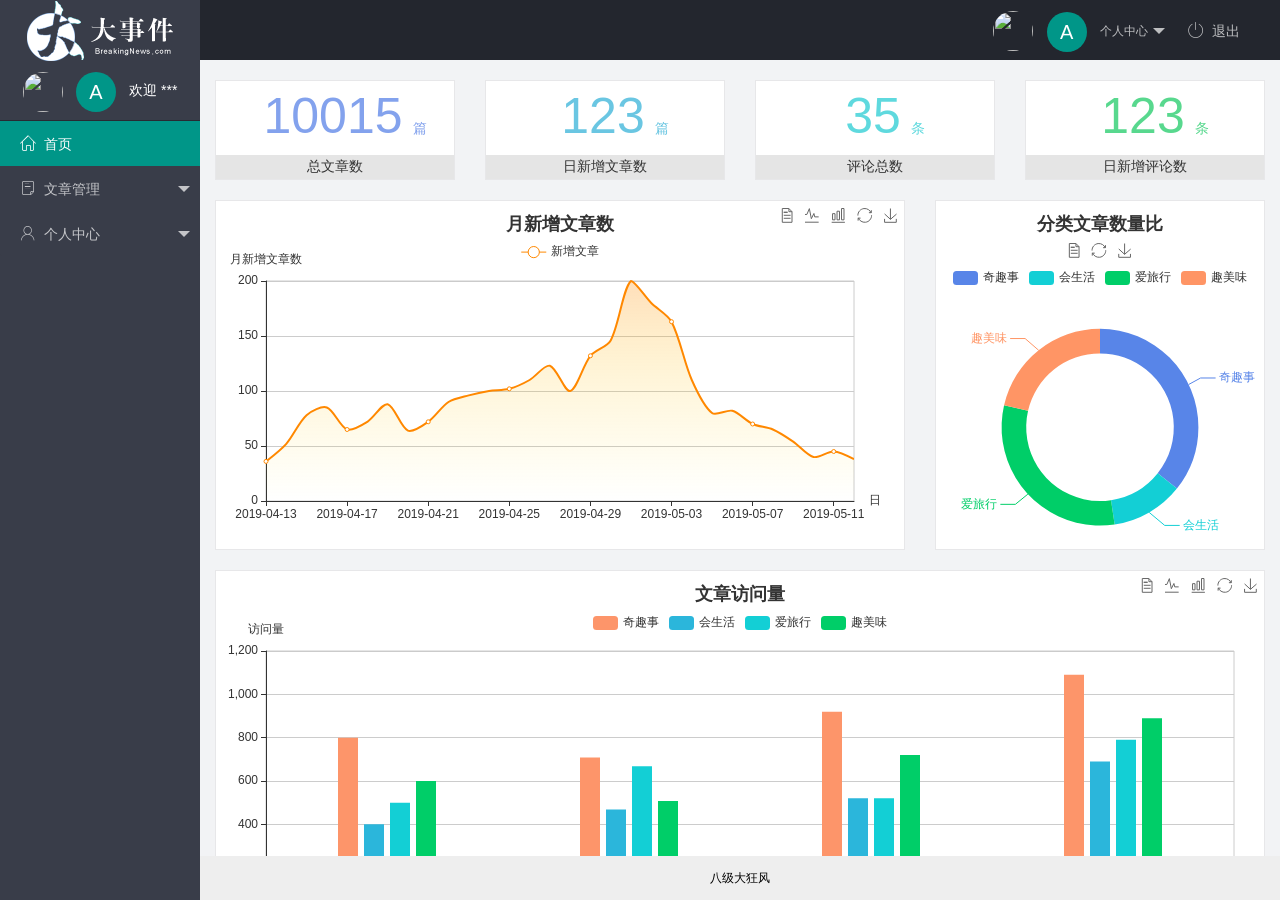
==== commit 7400f90a: "完成主页功能" ====
--- a/index.html
+++ b/index.html
@@ -32,8 +32,8 @@
             </dl>
           </li>
           <li class="layui-nav-item" lay-header-event="menuRight" lay-unselect>
-            <a href="javascript:;"
-             id="btnlogout" ><span class="iconfont icon-tuichu"></span>退出</a
+            <a href="javascript:;" id="btnlogout"
+              ><span class="iconfont icon-tuichu"></span>退出</a
             >
           </li>
         </ul>
@@ -60,17 +60,17 @@
               >
               <dl class="layui-nav-child">
                 <dd>
-                  <a href="javascript:;"
+                  <a href="./article/article_cate.html" target="fm"
                     ><i class="layui-icon layui-icon-app"></i>文章类别</a
                   >
                 </dd>
-                <dd>
-                  <a href="javascript:;"
+                <dd id="art_list">
+                  <a href="./article/article_list.html" target="fm"
                     ><i class="layui-icon layui-icon-app"></i>文章列表</a
                   >
                 </dd>
                 <dd>
-                  <a href="javascript:;"
+                  <a href="/article/article_pub.html" target="fm"
                     ><i class="layui-icon layui-icon-app"></i>发布文章</a
                   >
                 </dd>
@@ -82,17 +82,17 @@
               >
               <dl class="layui-nav-child">
                 <dd>
-                  <a href="javascript:;"
+                  <a href="./user/usre_info.html" target="fm"
                     ><i class="layui-icon layui-icon-app"></i>基本资料</a
                   >
                 </dd>
                 <dd>
-                  <a href="javascript:;"
+                  <a href="./user/user_avatar.html" target="fm"
                     ><i class="layui-icon layui-icon-app"></i>更换头像</a
                   >
                 </dd>
                 <dd>
-                  <a href="javascript:;"
+                  <a href="/user/use_pwd.html" target="fm"
                     ><i class="layui-icon layui-icon-app"></i>重置密码</a
                   >
                 </dd>
@@ -116,5 +116,6 @@
     <script src="./assets/lib/jquery.js"></script>
     <script src="./assets/js/baseAPI.js"></script>
     <script src="./assets/js/index.js"></script>
+    <script src="/assets/js/article/article_list.js"></script>
   </body>
 </html>
